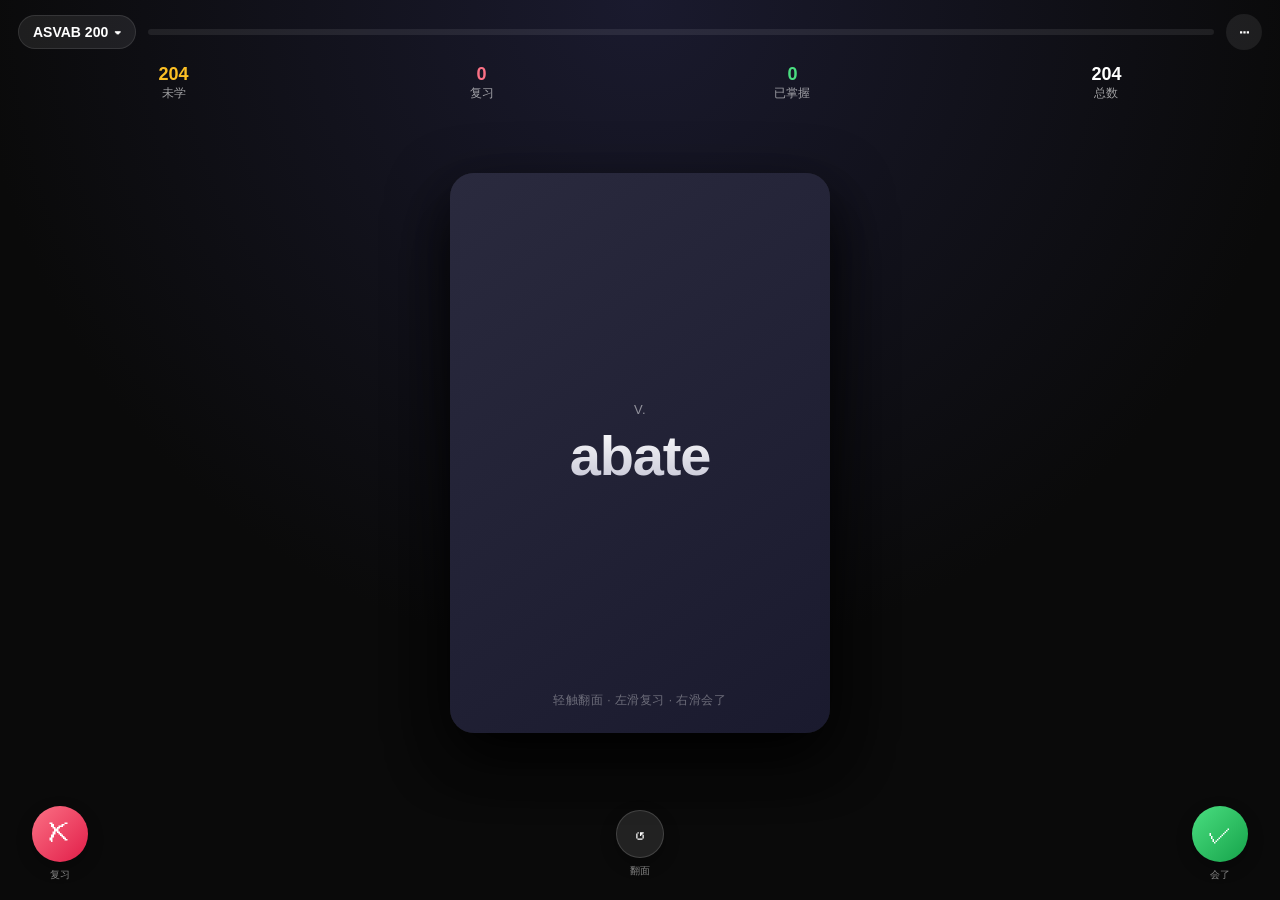
==== index.html @ 945b13e2 "Add files via upload add vocab app" ====
<!DOCTYPE html>
<html lang="zh-CN">
<head>
<meta charset="UTF-8">
<meta name="viewport" content="width=device-width, initial-scale=1.0, maximum-scale=1.0, user-scalable=no, viewport-fit=cover">
<meta name="apple-mobile-web-app-capable" content="yes">
<meta name="mobile-web-app-capable" content="yes">
<meta name="apple-mobile-web-app-status-bar-style" content="black-translucent">
<meta name="apple-mobile-web-app-title" content="VocabSwipe">
<meta name="theme-color" content="#0a0a0a">
<link rel="apple-touch-icon" href="data:image/svg+xml;utf8,<svg xmlns='http://www.w3.org/2000/svg' viewBox='0 0 180 180'><rect width='180' height='180' rx='40' fill='%23ff2e63'/><text x='90' y='118' font-size='100' text-anchor='middle' fill='white' font-family='-apple-system' font-weight='800'>V</text></svg>">
<link rel="icon" href="data:image/svg+xml;utf8,<svg xmlns='http://www.w3.org/2000/svg' viewBox='0 0 32 32'><rect width='32' height='32' rx='7' fill='%23ff2e63'/><text x='16' y='22' font-size='18' text-anchor='middle' fill='white' font-family='-apple-system' font-weight='800'>V</text></svg>">
<title>VocabSwipe · 单词卡</title>
<style>
* { box-sizing: border-box; margin: 0; padding: 0; -webkit-tap-highlight-color: transparent; }
html, body {
  height: 100%;
  font-family: -apple-system, BlinkMacSystemFont, "SF Pro Display", "PingFang SC", "Helvetica Neue", sans-serif;
  background: #0a0a0a;
  color: #fff;
  overflow: hidden;
  overscroll-behavior: none;
  touch-action: manipulation;
}
body {
  background: radial-gradient(circle at top, #1a1a2e 0%, #0a0a0a 60%);
  display: flex;
  flex-direction: column;
  position: fixed;
  inset: 0;
  padding: env(safe-area-inset-top) 0 env(safe-area-inset-bottom);
}

/* Header */
.header {
  padding: 14px 18px 8px;
  display: flex;
  align-items: center;
  gap: 12px;
  z-index: 10;
}
.cat-switch {
  background: rgba(255,255,255,0.08);
  border: 1px solid rgba(255,255,255,0.1);
  color: #fff;
  font-size: 14px;
  font-weight: 600;
  padding: 8px 14px;
  border-radius: 100px;
  display: flex;
  align-items: center;
  gap: 6px;
  cursor: pointer;
}
.cat-switch:active { transform: scale(0.96); }
.progress-wrap {
  flex: 1;
  height: 6px;
  background: rgba(255,255,255,0.08);
  border-radius: 100px;
  overflow: hidden;
}
.progress-bar {
  height: 100%;
  background: linear-gradient(90deg, #ff2e63, #ff8a3d);
  border-radius: 100px;
  transition: width 0.4s cubic-bezier(0.4, 0, 0.2, 1);
  width: 0%;
}
.menu-btn {
  width: 36px; height: 36px;
  background: rgba(255,255,255,0.08);
  border: none;
  border-radius: 50%;
  color: #fff;
  font-size: 18px;
  cursor: pointer;
  display: flex;
  align-items: center;
  justify-content: center;
}
.menu-btn:active { transform: scale(0.92); }

/* Stats */
.stats {
  display: flex;
  justify-content: space-around;
  padding: 6px 18px 12px;
  font-size: 12px;
  color: rgba(255,255,255,0.6);
}
.stat { text-align: center; }
.stat-num { font-size: 18px; font-weight: 700; color: #fff; display: block; }
.stat-mastered .stat-num { color: #4ade80; }
.stat-review .stat-num { color: #fb7185; }
.stat-new .stat-num { color: #fbbf24; }

/* Card stack */
.stack {
  flex: 1;
  position: relative;
  display: flex;
  align-items: center;
  justify-content: center;
  padding: 0 16px;
  perspective: 1200px;
}

.card {
  position: absolute;
  width: 100%;
  max-width: 380px;
  height: 100%;
  max-height: 560px;
  border-radius: 24px;
  box-shadow: 0 20px 60px rgba(0,0,0,0.6), 0 0 0 1px rgba(255,255,255,0.06) inset;
  cursor: grab;
  user-select: none;
  transform-style: preserve-3d;
  transition: transform 0.5s cubic-bezier(0.4, 0, 0.2, 1), opacity 0.3s;
  will-change: transform;
}
.card.dragging { transition: none; cursor: grabbing; }
.card.flipped .face-front { transform: rotateY(180deg); }
.card.flipped .face-back { transform: rotateY(360deg); }

.card-face {
  position: absolute;
  inset: 0;
  border-radius: 24px;
  backface-visibility: hidden;
  -webkit-backface-visibility: hidden;
  transition: transform 0.6s cubic-bezier(0.4, 0, 0.2, 1);
  transform-style: preserve-3d;
  display: flex;
  flex-direction: column;
  overflow: hidden;
}

/* Front */
.face-front {
  background: linear-gradient(145deg, #2a2a3e 0%, #1a1a2e 100%);
  align-items: center;
  justify-content: center;
  padding: 32px 24px;
  transform: rotateY(0deg);
}
.face-front .pos {
  font-size: 13px;
  color: rgba(255,255,255,0.5);
  font-weight: 500;
  margin-bottom: 8px;
  letter-spacing: 0.5px;
  text-transform: uppercase;
}
.face-front .word {
  font-size: clamp(38px, 9vw, 56px);
  font-weight: 800;
  letter-spacing: -0.02em;
  text-align: center;
  line-height: 1.1;
  margin-bottom: 18px;
  word-break: break-word;
  background: linear-gradient(180deg, #fff 0%, #c4c4d4 100%);
  -webkit-background-clip: text;
  -webkit-text-fill-color: transparent;
  background-clip: text;
}
.face-front .pron {
  font-size: 17px;
  color: rgba(255,255,255,0.55);
  font-style: italic;
}
.face-front .hint {
  position: absolute;
  bottom: 24px;
  font-size: 12px;
  color: rgba(255,255,255,0.35);
  letter-spacing: 0.5px;
}

/* Back */
.face-back {
  background: linear-gradient(145deg, #1a2e2a 0%, #0e1a18 100%);
  transform: rotateY(180deg);
  padding: 28px 26px;
  justify-content: flex-start;
  gap: 14px;
  overflow-y: auto;
  -webkit-overflow-scrolling: touch;
}
.back-word {
  font-size: 26px;
  font-weight: 700;
  color: #fff;
  margin-bottom: 2px;
}
.back-pron {
  font-size: 14px;
  color: rgba(255,255,255,0.45);
  font-style: italic;
  margin-bottom: 8px;
}
.back-section {
  border-top: 1px solid rgba(255,255,255,0.06);
  padding-top: 12px;
}
.back-label {
  font-size: 11px;
  font-weight: 700;
  letter-spacing: 1.5px;
  color: rgba(255,255,255,0.4);
  margin-bottom: 6px;
}
.back-zh {
  font-size: 22px;
  font-weight: 600;
  color: #4ade80;
  margin-bottom: 4px;
  line-height: 1.3;
}
.back-en {
  font-size: 16px;
  color: rgba(255,255,255,0.85);
  line-height: 1.4;
}
.back-example {
  font-size: 15px;
  color: rgba(255,255,255,0.7);
  line-height: 1.5;
  font-style: italic;
}
.back-syn {
  font-size: 14px;
  color: #fbbf24;
  line-height: 1.5;
  font-weight: 500;
}

/* Swipe indicators on card */
.swipe-indicator {
  position: absolute;
  top: 40px;
  font-size: 26px;
  font-weight: 800;
  padding: 10px 18px;
  border-radius: 12px;
  letter-spacing: 2px;
  opacity: 0;
  pointer-events: none;
  z-index: 5;
}
.swipe-indicator.left {
  right: 30px;
  color: #fb7185;
  border: 3px solid #fb7185;
  transform: rotate(15deg);
}
.swipe-indicator.right {
  left: 30px;
  color: #4ade80;
  border: 3px solid #4ade80;
  transform: rotate(-15deg);
}

/* Bottom action hints */
.actions {
  display: flex;
  justify-content: space-between;
  align-items: center;
  padding: 14px 32px 18px;
  gap: 16px;
}
.action-btn {
  width: 56px; height: 56px;
  border-radius: 50%;
  border: none;
  font-size: 24px;
  cursor: pointer;
  display: flex;
  align-items: center;
  justify-content: center;
  transition: transform 0.15s;
  box-shadow: 0 6px 16px rgba(0,0,0,0.3);
}
.action-btn:active { transform: scale(0.88); }
.action-review {
  background: linear-gradient(135deg, #fb7185, #e11d48);
  color: #fff;
}
.action-flip {
  width: 48px; height: 48px;
  background: rgba(255,255,255,0.1);
  border: 1px solid rgba(255,255,255,0.15);
  color: #fff;
  font-size: 20px;
}
.action-mastered {
  background: linear-gradient(135deg, #4ade80, #16a34a);
  color: #fff;
}
.action-label {
  font-size: 10px;
  color: rgba(255,255,255,0.5);
  text-align: center;
  margin-top: 4px;
  letter-spacing: 0.5px;
}
.action-col { display: flex; flex-direction: column; align-items: center; gap: 2px; }

/* Modal */
.modal-overlay {
  position: fixed;
  inset: 0;
  background: rgba(0,0,0,0.7);
  backdrop-filter: blur(12px);
  -webkit-backdrop-filter: blur(12px);
  z-index: 100;
  display: none;
  align-items: flex-end;
  justify-content: center;
}
.modal-overlay.show { display: flex; animation: fadein 0.2s; }
@keyframes fadein { from { opacity: 0; } to { opacity: 1; } }
.modal {
  background: #1c1c1e;
  width: 100%;
  max-width: 500px;
  border-radius: 24px 24px 0 0;
  padding: 22px 22px 32px;
  animation: slideup 0.3s cubic-bezier(0.4, 0, 0.2, 1);
}
@keyframes slideup { from { transform: translateY(100%); } to { transform: translateY(0); } }
.modal h2 {
  font-size: 18px;
  margin-bottom: 16px;
  text-align: center;
}
.modal-handle {
  width: 40px; height: 4px;
  background: rgba(255,255,255,0.2);
  border-radius: 2px;
  margin: 0 auto 16px;
}
.cat-item {
  background: rgba(255,255,255,0.06);
  border-radius: 14px;
  padding: 14px 16px;
  margin-bottom: 8px;
  display: flex;
  justify-content: space-between;
  align-items: center;
  cursor: pointer;
  border: 1px solid transparent;
}
.cat-item.active {
  border-color: #ff2e63;
  background: rgba(255, 46, 99, 0.1);
}
.cat-item:active { transform: scale(0.98); }
.cat-name { font-weight: 600; font-size: 15px; }
.cat-count { font-size: 12px; color: rgba(255,255,255,0.5); margin-top: 2px; }
.cat-meta { display: flex; flex-direction: column; }
.cat-progress {
  font-size: 12px;
  color: #4ade80;
  font-weight: 600;
}

.modal-btn {
  width: 100%;
  background: rgba(255,255,255,0.08);
  border: 1px solid rgba(255,255,255,0.1);
  color: #fff;
  font-size: 14px;
  font-weight: 600;
  padding: 14px;
  border-radius: 12px;
  margin-top: 8px;
  cursor: pointer;
}
.modal-btn.primary {
  background: linear-gradient(135deg, #ff2e63, #ff8a3d);
  border: none;
}
.modal-btn.danger {
  color: #fb7185;
}
.modal-btn:active { transform: scale(0.98); }

textarea {
  width: 100%;
  min-height: 140px;
  background: rgba(0,0,0,0.4);
  border: 1px solid rgba(255,255,255,0.1);
  border-radius: 12px;
  color: #fff;
  padding: 12px;
  font-family: ui-monospace, "SF Mono", Menlo, monospace;
  font-size: 12px;
  resize: vertical;
  margin-top: 8px;
}
input[type="text"] {
  width: 100%;
  background: rgba(0,0,0,0.4);
  border: 1px solid rgba(255,255,255,0.1);
  border-radius: 12px;
  color: #fff;
  padding: 12px 14px;
  font-size: 15px;
  margin-top: 8px;
}

.empty-state {
  text-align: center;
  padding: 48px 24px;
  color: rgba(255,255,255,0.6);
}
.empty-state .emoji { font-size: 56px; margin-bottom: 16px; }
.empty-state h3 { font-size: 20px; margin-bottom: 8px; color: #fff; }
.empty-state p { font-size: 14px; line-height: 1.5; }

.toast {
  position: fixed;
  bottom: 100px;
  left: 50%;
  transform: translateX(-50%);
  background: rgba(0,0,0,0.85);
  color: #fff;
  padding: 10px 18px;
  border-radius: 100px;
  font-size: 13px;
  font-weight: 500;
  opacity: 0;
  transition: opacity 0.3s;
  pointer-events: none;
  z-index: 200;
}
.toast.show { opacity: 1; }

.help-text {
  font-size: 12px;
  color: rgba(255,255,255,0.5);
  line-height: 1.5;
  margin: 8px 0;
}
</style>
</head>
<body>

<div class="header">
  <button class="cat-switch" id="catSwitch">
    <span id="catName">ASVAB</span>
    <span>▾</span>
  </button>
  <div class="progress-wrap"><div class="progress-bar" id="progressBar"></div></div>
  <button class="menu-btn" id="menuBtn">⋯</button>
</div>

<div class="stats">
  <div class="stat stat-new"><span class="stat-num" id="statNew">0</span>未学</div>
  <div class="stat stat-review"><span class="stat-num" id="statReview">0</span>复习</div>
  <div class="stat stat-mastered"><span class="stat-num" id="statMastered">0</span>已掌握</div>
  <div class="stat"><span class="stat-num" id="statTotal">0</span>总数</div>
</div>

<div class="stack" id="stack"></div>

<div class="actions">
  <div class="action-col">
    <button class="action-btn action-review" id="btnReview">✗</button>
    <div class="action-label">复习</div>
  </div>
  <div class="action-col">
    <button class="action-btn action-flip" id="btnFlip">↺</button>
    <div class="action-label">翻面</div>
  </div>
  <div class="action-col">
    <button class="action-btn action-mastered" id="btnMastered">✓</button>
    <div class="action-label">会了</div>
  </div>
</div>

<!-- Category Modal -->
<div class="modal-overlay" id="catModal">
  <div class="modal">
    <div class="modal-handle"></div>
    <h2>选择词库</h2>
    <div id="catList"></div>
    <button class="modal-btn primary" id="btnAddCat">+ 添加新词库 (GRE / SAT 等)</button>
    <button class="modal-btn" onclick="closeModal('catModal')">关闭</button>
  </div>
</div>

<!-- Menu Modal -->
<div class="modal-overlay" id="menuModal">
  <div class="modal">
    <div class="modal-handle"></div>
    <h2>设置</h2>
    <button class="modal-btn" id="btnShuffle">🔀 打乱顺序</button>
    <button class="modal-btn" id="btnResetCard">↶ 重新开始本词库</button>
    <button class="modal-btn" id="btnReviewOnly">🔄 只看"复习"标记词</button>
    <button class="modal-btn" id="btnAllCards">📚 看全部单词</button>
    <button class="modal-btn" id="btnExport">💾 导出进度备份</button>
    <button class="modal-btn" id="btnImport">📥 导入进度备份</button>
    <button class="modal-btn danger" id="btnResetAll">⚠️ 清空所有进度</button>
    <button class="modal-btn" onclick="closeModal('menuModal')">关闭</button>
  </div>
</div>

<!-- Add Category Modal -->
<div class="modal-overlay" id="addCatModal">
  <div class="modal">
    <div class="modal-handle"></div>
    <h2>添加自定义词库</h2>
    <p class="help-text">输入词库名称（例如 "GRE 核心 1000"），然后贴入 JSON 格式的单词数据。</p>
    <input type="text" id="newCatName" placeholder="词库名称">
    <p class="help-text" style="margin-top: 12px;">
JSON 格式示例（每个单词6个字段）：<br>
<code style="font-size:11px;color:#4ade80;">[["word","v.","中文","English def","example","synonyms"], ...]</code>
    </p>
    <textarea id="newCatData" placeholder='[["abate","v.","减弱","to lessen","The storm abated.","diminish"]]'></textarea>
    <button class="modal-btn primary" id="btnSaveCat">保存词库</button>
    <button class="modal-btn" onclick="closeModal('addCatModal')">取消</button>
  </div>
</div>

<div class="modal-overlay" id="importModal">
  <div class="modal">
    <div class="modal-handle"></div>
    <h2>导入/导出 进度</h2>
    <p class="help-text" id="importHelp">粘贴之前导出的备份 JSON：</p>
    <textarea id="importData" placeholder='{"progress":{...},"customCats":{...}}'></textarea>
    <button class="modal-btn primary" id="btnDoImport">导入</button>
    <button class="modal-btn" onclick="closeModal('importModal')">关闭</button>
  </div>
</div>

<div class="toast" id="toast"></div>

<script>
// =====================================================================
// ASVAB 200 高频核心词汇 (Word, POS, 中文, English Def, Example, Synonyms)
// =====================================================================
const ASVAB_200 = [
["abate","v.","减弱，减轻","to become less intense","The storm finally abated.","diminish, lessen, subside"],
["accord","n./v.","一致；协议","agreement; to give","They reached an accord.","agreement, harmony, pact"],
["admonish","v.","警告，告诫","to warn or reprimand","The teacher admonished him.","warn, reprimand, scold"],
["advocate","v./n.","提倡；倡导者","to support publicly","She advocates for reform.","support, champion, promote"],
["afflict","v.","折磨，使痛苦","to cause suffering","Afflicted with illness.","torment, plague, distress"],
["alleged","adj.","被指控的，所谓的","claimed but not proven","The alleged thief.","supposed, claimed, reputed"],
["ambiguous","adj.","模糊的，含糊的","having more than one meaning","His answer was ambiguous.","unclear, vague, equivocal"],
["amicable","adj.","友好的","friendly, peaceful","An amicable agreement.","friendly, cordial, harmonious"],
["antecedent","n.","前因，先例","something that came before","An antecedent of crime.","precursor, predecessor"],
["apprehensive","adj.","担忧的，焦虑的","anxious about the future","Apprehensive about the exam.","anxious, worried, uneasy"],
["apprise","v.","通知，告知","to inform","Apprise me of changes.","inform, notify, advise"],
["audacious","adj.","大胆的，无畏的","daring, bold","An audacious plan.","bold, daring, fearless"],
["austere","adj.","朴素的；严肃的","severe; plain","An austere room.","strict, severe, plain"],
["bibliophile","n.","爱书的人","a person who loves books","She is a bibliophile.","book lover, book collector"],
["brusque","adj.","粗鲁的，唐突的","abrupt or curt","A brusque reply.","blunt, curt, abrupt"],
["caucus","n.","党团会议","a meeting of party members","The Iowa caucus.","assembly, meeting"],
["cede","v.","割让，放弃","to give up; surrender","Cede territory.","surrender, yield, relinquish"],
["chagrined","adj.","懊恼的，沮丧的","feeling embarrassed","Chagrined by his mistake.","embarrassed, ashamed"],
["compel","v.","强迫","to force","Law compels us to pay.","force, oblige, coerce"],
["complacent","adj.","自满的","self-satisfied","Don't be complacent.","smug, self-satisfied"],
["comply","v.","遵守，服从","to act in accordance with","Comply with the law.","obey, follow, conform"],
["conceit","n.","自负，傲慢","excessive pride","His conceit annoys me.","pride, arrogance, vanity"],
["conceited","adj.","自负的","excessively proud","Too conceited to admit fault.","arrogant, vain, smug"],
["conscientious","adj.","认真负责的","careful and thorough","A conscientious worker.","diligent, thorough"],
["conspicuous","adj.","显眼的","easily seen","Her red dress was conspicuous.","obvious, noticeable, prominent"],
["corporeal","adj.","肉体的，物质的","relating to the body","No corporeal form.","physical, bodily, material"],
["coup","n.","政变；妙计","sudden seizure of power","A military coup.","takeover, overthrow, feat"],
["decorum","n.","礼仪，端庄","proper behavior","Behave with decorum.","propriety, etiquette"],
["defensive","adj.","防御的","intended to defend","A defensive position.","protective, guarded"],
["deference","n.","尊重，顺从","humble respect","Spoke with deference.","respect, regard, courtesy"],
["deferential","adj.","恭敬的","showing respect","A deferential manner.","respectful, polite"],
["deploy","v.","部署","to position strategically","Deploy troops.","position, station, dispatch"],
["diffidence","n.","羞怯，缺乏自信","shyness; lack of confidence","His diffidence is obvious.","shyness, timidity"],
["disapprobation","n.","不赞成，反对","strong disapproval","Met with disapprobation.","disapproval, condemnation"],
["discredit","v.","使丧失信誉","to damage reputation","Discredited the politician.","disgrace, defame"],
["efficacy","n.","功效，效力","ability to produce results","The drug's efficacy.","effectiveness, potency"],
["ellipsis","n.","省略号；省略","omission of words","Use an ellipsis.","omission, abbreviation"],
["ensconce","v.","安置，舒适地坐下","to settle comfortably","Ensconced in the chair.","settle, install"],
["equable","adj.","平和的；稳定的","calm, even-tempered","An equable temperament.","calm, even, placid"],
["evident","adj.","明显的","clearly seen","It was evident.","obvious, clear, apparent"],
["execrate","v.","痛恨，咒骂","to curse or hate","He execrated his enemies.","curse, denounce, detest"],
["explicate","v.","解释，阐明","to analyze and explain","Explicate the poem.","explain, clarify, interpret"],
["feign","v.","假装","to pretend","Feign illness.","pretend, fake, simulate"],
["fidelity","n.","忠诚","faithfulness; loyalty","Marriage requires fidelity.","loyalty, faithfulness"],
["fraught","adj.","充满（不愉快）的，紧张的","filled with (something bad)","Fraught with danger.","filled, full, charged"],
["gainsay","v.","否认，反驳","to deny or contradict","No one can gainsay it.","deny, contradict, dispute"],
["gouge","v.","挖出；敲竹杠","to scoop out; overcharge","Gouged the wall.","dig, scoop, excavate"],
["grudging","adj.","勉强的","unwilling; reluctant","Grudging approval.","reluctant, unwilling"],
["hardship","n.","困苦，艰难","severe difficulty","Endured great hardship.","difficulty, suffering, adversity"],
["impurity","n.","杂质；不纯洁","something that contaminates","Water impurities.","contamination, pollution"],
["inadvertently","adv.","无意中，不经意","without intention","Inadvertently deleted it.","accidentally, unintentionally"],
["inept","adj.","无能的，笨拙的","lacking skill","Inept at sports.","incompetent, clumsy"],
["infallible","adj.","绝对可靠的","never wrong","No one is infallible.","perfect, unerring, foolproof"],
["insinuate","v.","暗示，含沙射影","to suggest indirectly","Are you insinuating that?","imply, suggest, hint"],
["insurgent","n.","叛乱者","person rebelling","The insurgents attacked.","rebel, revolutionary"],
["intend","v.","打算","to plan to do","I intend to study.","plan, mean, aim"],
["intrepid","adj.","勇敢的，无畏的","fearless","An intrepid explorer.","fearless, brave, bold"],
["irate","adj.","愤怒的","very angry","The irate customer.","angry, furious, enraged"],
["lethargic","adj.","昏睡的，无精打采的","sluggish; lacking energy","The heat made me lethargic.","sluggish, sleepy, listless"],
["lucidity","n.","清晰，明了","clarity of thought","Explained with lucidity.","clarity, coherence"],
["malevolent","adj.","恶毒的，邪恶的","having evil intentions","A malevolent grin.","evil, hostile, malicious"],
["mar","v.","损坏，破坏","to damage or spoil","Graffiti marred the wall.","damage, spoil, ruin"],
["meticulous","adj.","一丝不苟的","very careful with details","Meticulous about work.","careful, thorough, precise"],
["minute","adj.","微小的 (非\"分钟\")","extremely small","Minute details matter.","tiny, small, microscopic"],
["neglected","adj.","被忽略的","not cared for","A neglected garden.","ignored, abandoned"],
["nexus","n.","联系，连接点","a connection","The internet is a nexus.","connection, link, hub"],
["nicety","n.","细节，精细之处","fine detail","Niceties of etiquette.","subtlety, detail, refinement"],
["pastoral","adj.","田园的，乡村的","relating to country life","A pastoral scene.","rural, rustic, bucolic"],
["pendulous","adj.","下垂的","hanging loosely","Pendulous ears.","hanging, drooping, dangling"],
["pivotal","adj.","关键的","of crucial importance","A pivotal moment.","crucial, critical, key"],
["placate","v.","安抚，平息","to calm or pacify","Placate the crowd.","calm, pacify, appease"],
["pork barrel","n.","政治分肥","government spending for political gain","Pure pork barrel bill.","patronage, favoritism"],
["pragmatic","adj.","务实的","practical; realistic","A pragmatic solution.","practical, realistic, sensible"],
["precept","n.","准则，戒律","a rule or principle","A moral precept.","principle, rule, doctrine"],
["privation","n.","贫困，匮乏","lack of basic needs","Suffered privation.","hardship, deprivation, poverty"],
["proscribe","v.","禁止","to forbid","Law proscribes smoking.","forbid, ban, prohibit"],
["punctually","adv.","准时地","on time","Arrived punctually.","promptly, on time"],
["pusillanimous","adj.","胆小的","cowardly","Pusillanimous behavior.","cowardly, timid, spineless"],
["refractory","adj.","倔强的","stubborn; resistant","A refractory child.","stubborn, obstinate, unruly"],
["reign","n./v.","统治，王朝","rule of a monarch","Queen's long reign.","rule, govern, dominate"],
["required","adj.","必需的","necessary","Math is required.","necessary, mandatory, essential"],
["scabbard","n.","剑鞘","sheath for a sword","Sword in scabbard.","sheath, holster"],
["stalwart","adj.","坚定的","loyal and reliable","A stalwart supporter.","loyal, steadfast, staunch"],
["stentorian","adj.","声音洪亮的","extremely loud","His stentorian voice.","loud, booming, thunderous"],
["stolid","adj.","麻木的","showing little emotion","Remained stolid.","impassive, unemotional, stoic"],
["subordinate","adj./n.","下级的","lower in rank","Manage subordinates.","inferior, junior, subservient"],
["succinct","adj.","简洁的","briefly expressed","A succinct answer.","concise, brief, terse"],
["superannuated","adj.","过时的","obsolete due to age","Superannuated machine.","outdated, obsolete, antiquated"],
["supersede","v.","取代","to replace","Supersedes the old rule.","replace, supplant, override"],
["surreptitious","adj.","偷偷的","done secretly","A surreptitious glance.","secret, stealthy, covert"],
["tenacious","adj.","顽强的","persistent","Tenacious in goals.","persistent, determined, dogged"],
["tractable","adj.","易管教的","easy to manage","A tractable horse.","manageable, docile, compliant"],
["treacherous","adj.","背信弃义的；危险的","betraying; dangerous","A treacherous path.","dangerous, perilous, disloyal"],
["upbraid","v.","严厉责备","to scold severely","Upbraided the team.","scold, reprimand, rebuke"],
["vain","adj.","徒劳的；自负的","useless; conceited","All in vain.","futile, useless, conceited"],
["venerate","v.","尊敬，崇敬","to regard with respect","Venerate our ancestors.","respect, revere, honor"],
["vicissitude","n.","变迁，盛衰","changes in life","Life's vicissitudes.","change, variation, fluctuation"],
["warble","v.","鸟鸣，颤声唱","to sing with trilling","Birds warbled at dawn.","sing, trill, chirp"],
["yeoman","n.","勤恳的工作者","loyal worker; small farmer","Yeoman work on project.","farmer, freeholder"],
["yield","v./n.","屈服；产量","to give in; produce","Trees yield fruit.","surrender, produce, submit"],
// --- Second 100 ---
["adamant","adj.","坚定的","refusing to be persuaded","Adamant about her decision.","unyielding, resolute, firm"],
["adept","adj.","熟练的","very skilled","Adept at chess.","skilled, expert, proficient"],
["adhere","v.","坚持；粘附","to stick; follow closely","Adhere to rules.","stick, follow, abide"],
["adjacent","adj.","邻近的","next to","Adjacent rooms.","next to, neighboring, abutting"],
["adroit","adj.","灵巧的","skillful","An adroit negotiator.","skillful, dexterous, deft"],
["adverse","adj.","不利的","unfavorable","Adverse weather.","unfavorable, hostile, negative"],
["adversary","n.","对手","opponent","A formidable adversary.","opponent, foe, rival"],
["affable","adj.","和蔼的","friendly, easy to talk to","An affable host.","friendly, genial, amiable"],
["affinity","n.","亲近，爱好","natural liking","An affinity for music.","liking, attraction, kinship"],
["affluent","adj.","富裕的","wealthy","An affluent neighborhood.","wealthy, rich, prosperous"],
["alacrity","n.","欣然，敏捷","cheerful willingness","Agreed with alacrity.","eagerness, readiness, willingness"],
["alleviate","v.","减轻","to relieve","Alleviate the pain.","relieve, ease, mitigate"],
["allocate","v.","分配","to distribute","Allocate funds.","distribute, assign, allot"],
["aloof","adj.","冷漠的","distant; reserved","Stood aloof.","distant, detached, reserved"],
["altruistic","adj.","利他的","selfless","Altruistic actions.","selfless, unselfish, charitable"],
["ambivalent","adj.","矛盾的","mixed feelings","Ambivalent about moving.","conflicted, undecided, torn"],
["ameliorate","v.","改善","to make better","Ameliorate conditions.","improve, better, enhance"],
["ample","adj.","充足的","plenty","Ample evidence.","plentiful, abundant, sufficient"],
["anomaly","n.","反常","irregularity","A statistical anomaly.","irregularity, deviation, oddity"],
["antagonize","v.","激怒","to provoke hostility","Don't antagonize him.","provoke, alienate, irritate"],
["apathy","n.","冷漠","indifference","Public apathy.","indifference, lethargy, disinterest"],
["apprehend","v.","逮捕；理解","to arrest; understand","Apprehend the suspect.","arrest, catch, understand"],
["arbitrary","adj.","任意的","random; without reason","An arbitrary choice.","random, capricious, whimsical"],
["arcane","adj.","神秘的","mysterious; known to few","Arcane knowledge.","mysterious, esoteric, obscure"],
["archaic","adj.","古老的","ancient; outdated","Archaic language.","ancient, antiquated, obsolete"],
["ardent","adj.","热情的","passionate","An ardent supporter.","passionate, fervent, zealous"],
["arduous","adj.","艰难的","very difficult","An arduous journey.","difficult, strenuous, laborious"],
["articulate","adj./v.","善表达的","well-spoken; to express","An articulate speaker.","eloquent, fluent, expressive"],
["assiduous","adj.","勤勉的","showing great care","An assiduous student.","diligent, industrious, hardworking"],
["assuage","v.","缓和","to soothe","Assuage their fears.","soothe, ease, alleviate"],
["astute","adj.","精明的","shrewd","An astute investor.","shrewd, sharp, perceptive"],
["augment","v.","增加","to increase","Augment income.","increase, boost, enhance"],
["auspicious","adj.","吉利的","favorable","An auspicious start.","favorable, promising, propitious"],
["avarice","n.","贪婪","greed","Driven by avarice.","greed, cupidity, rapacity"],
["avert","v.","避免；转移","to prevent; turn away","Avert disaster.","prevent, avoid, deflect"],
["avid","adj.","热衷的","enthusiastic","An avid reader.","enthusiastic, keen, eager"],
["belligerent","adj.","好斗的","hostile; warlike","A belligerent tone.","hostile, aggressive, combative"],
["benevolent","adj.","仁慈的","kind","A benevolent leader.","kind, charitable, generous"],
["benign","adj.","温和的；良性的","gentle; not harmful","A benign tumor.","kind, gentle, harmless"],
["berate","v.","严厉斥责","to scold harshly","Berated the team.","scold, reproach, upbraid"],
["blatant","adj.","公然的","obvious; shameless","A blatant lie.","obvious, flagrant, glaring"],
["bolster","v.","支持，增强","to support","Bolster confidence.","support, reinforce, strengthen"],
["brevity","n.","简短","shortness","The brevity of life.","shortness, conciseness, terseness"],
["buoyant","adj.","乐观的；浮的","cheerful; floating","A buoyant mood.","cheerful, optimistic, light"],
["cajole","v.","哄骗","to coax with flattery","Cajole him into agreeing.","coax, persuade, wheedle"],
["callous","adj.","无情的","insensitive","A callous remark.","insensitive, heartless, unfeeling"],
["candid","adj.","坦率的","honest, frank","A candid opinion.","honest, frank, straightforward"],
["candor","n.","坦率","honesty","Spoke with candor.","honesty, frankness, openness"],
["capricious","adj.","反复无常的","unpredictable","Capricious weather.","fickle, unpredictable, whimsical"],
["censure","v./n.","谴责","to criticize formally","Censure his actions.","criticize, condemn, reproach"],
["chastise","v.","责骂","to scold","Chastised for tardiness.","scold, rebuke, reprimand"],
["circumspect","adj.","谨慎的","cautious","Circumspect in decisions.","cautious, prudent, careful"],
["clandestine","adj.","秘密的","done in secret","Clandestine meetings.","secret, covert, surreptitious"],
["coerce","v.","强迫","to force","Coerced into signing.","force, compel, pressure"],
["coherent","adj.","连贯的","logical and consistent","A coherent argument.","logical, consistent, rational"],
["compatible","adj.","兼容的","able to work together","Compatible devices.","matching, suitable, harmonious"],
["concede","v.","承认","to admit","Concede defeat.","admit, acknowledge, yield"],
["concise","adj.","简洁的","brief and clear","A concise summary.","brief, succinct, terse"],
["condescend","v.","屈尊","to look down on","Condescended to speak.","patronize, deign, stoop"],
["condone","v.","宽恕","to overlook wrongdoing","Cannot condone violence.","excuse, overlook, forgive"],
["conjecture","n./v.","推测","guess based on incomplete info","Pure conjecture.","speculation, guess, surmise"],
["consensus","n.","共识","general agreement","Reached consensus.","agreement, accord, unanimity"],
["contemplate","v.","沉思，考虑","to think carefully","Contemplate the future.","consider, ponder, meditate"],
["contemptuous","adj.","轻蔑的","showing scorn","A contemptuous look.","scornful, disdainful, sneering"],
["contend","v.","争论；竞争","to argue; compete","Contend with rivals.","argue, compete, struggle"],
["contrite","adj.","悔过的","feeling sorrow","A contrite apology.","sorry, remorseful, repentant"],
["copious","adj.","丰富的","abundant","Copious notes.","abundant, plentiful, profuse"],
["corroborate","v.","证实","to confirm","Corroborate the story.","confirm, verify, substantiate"],
["covert","adj.","隐蔽的","hidden; secret","A covert operation.","hidden, secret, clandestine"],
["covet","v.","觊觎，渴望","to desire (another's)","Covet his position.","desire, crave, envy"],
["credulous","adj.","轻信的","easily deceived","Credulous tourists.","gullible, naive, trusting"],
["cryptic","adj.","隐晦的","mysterious","A cryptic message.","mysterious, enigmatic, obscure"],
["culpable","adj.","应受责备的","deserving blame","Culpable for the loss.","guilty, blameworthy, at fault"],
["cursory","adj.","草率的","hasty; superficial","A cursory glance.","quick, superficial, hasty"],
["curtail","v.","缩减","to reduce","Curtail spending.","reduce, cut back, shorten"],
["cynical","adj.","愤世嫉俗的","distrustful of motives","A cynical view.","skeptical, distrustful, pessimistic"],
["dauntless","adj.","无畏的","fearless","A dauntless hero.","fearless, intrepid, brave"],
["deride","v.","嘲笑","to mock","Derided his idea.","mock, ridicule, scorn"],
["detrimental","adj.","有害的","harmful","Detrimental to health.","harmful, damaging, injurious"],
["disparage","v.","贬低","to belittle","Disparage his work.","belittle, denigrate, criticize"],
["dubious","adj.","可疑的","doubtful","A dubious claim.","doubtful, suspicious, questionable"],
["ebullient","adj.","兴高采烈的","cheerful and energetic","Ebullient mood.","cheerful, enthusiastic, exuberant"],
["eccentric","adj.","古怪的","unconventional","An eccentric artist.","odd, unconventional, quirky"],
["elicit","v.","引出","to draw out","Elicit a response.","draw out, evoke, extract"],
["eloquent","adj.","雄辩的","fluent and persuasive","An eloquent speech.","articulate, expressive, persuasive"],
["emulate","v.","效仿","to imitate","Emulate his success.","imitate, copy, mimic"],
["enervate","v.","使衰弱","to weaken","Enervated by heat.","weaken, exhaust, drain"],
["enigma","n.","谜","mystery","Life is an enigma.","mystery, puzzle, riddle"],
["ephemeral","adj.","短暂的","lasting briefly","Ephemeral beauty.","short-lived, fleeting, transient"],
["erudite","adj.","博学的","scholarly","An erudite professor.","scholarly, learned, knowledgeable"],
["evade","v.","逃避","to avoid","Evade the question.","avoid, dodge, elude"],
["exalt","v.","赞美，提升","to praise highly","Exalt his virtues.","praise, glorify, elevate"],
["exemplary","adj.","模范的","worthy of imitation","Exemplary behavior.","model, ideal, outstanding"],
["expedite","v.","加快","to speed up","Expedite the process.","accelerate, hasten, speed up"],
["extol","v.","颂扬","to praise","Extol her achievements.","praise, laud, celebrate"],
["extraneous","adj.","无关的","irrelevant","Extraneous information.","irrelevant, unrelated, superfluous"],
["fastidious","adj.","挑剔的","very attentive to detail","Fastidious about cleaning.","meticulous, particular, picky"],
["fervent","adj.","热诚的","intensely passionate","A fervent believer.","passionate, ardent, zealous"],
["fickle","adj.","易变的","changing frequently","Fickle weather.","changeable, capricious, inconstant"],
["formidable","adj.","可怕的","inspiring fear","A formidable opponent.","intimidating, daunting, fearsome"],
["frugal","adj.","节俭的","economical","A frugal lifestyle.","thrifty, economical, sparing"],
["furtive","adj.","鬼鬼祟祟的","secret; stealthy","A furtive glance.","stealthy, sneaky, surreptitious"],
["garrulous","adj.","唠叨的","excessively talkative","A garrulous neighbor.","talkative, loquacious, chatty"],
["gregarious","adj.","合群的","sociable","A gregarious personality.","sociable, outgoing, social"]
];

// =====================================================================
// State Management
// =====================================================================
const DEFAULT_CATS = {
  asvab: { name: "ASVAB 200", words: ASVAB_200 }
};

let state = {
  currentCat: 'asvab',
  categories: DEFAULT_CATS,
  progress: {}, // { catId: { wordIdx: 'mastered'|'review'|'new' } }
  customCats: {}, // user-added categories
  queue: [], // current viewing queue (indices)
  queuePos: 0,
  filter: 'all' // 'all' | 'review'
};

const $ = id => document.getElementById(id);

// =====================================================================
// Storage (localStorage - 完全离线，存在手机浏览器本地)
// =====================================================================
const storage = {
  get(key) {
    try {
      const v = localStorage.getItem('vocabswipe_' + key);
      return v ? JSON.parse(v) : null;
    } catch(e) { return null; }
  },
  set(key, value) {
    try { localStorage.setItem('vocabswipe_' + key, JSON.stringify(value)); return true; }
    catch(e) { return false; }
  },
  remove(key) {
    try { localStorage.removeItem('vocabswipe_' + key); return true; }
    catch(e) { return false; }
  }
};

function loadState() {
  const p = storage.get('progress');
  if (p) state.progress = p;
  const c = storage.get('customCats');
  if (c) {
    state.customCats = c;
    Object.assign(state.categories, state.customCats);
  }
  const cur = storage.get('currentCat');
  if (cur && state.categories[cur]) state.currentCat = cur;
}

let saveTimer = null;
function saveState() {
  clearTimeout(saveTimer);
  saveTimer = setTimeout(() => {
    storage.set('progress', state.progress);
    storage.set('currentCat', state.currentCat);
  }, 300);
}

function saveCustomCats() {
  storage.set('customCats', state.customCats);
}

// =====================================================================
// Queue & Card Management
// =====================================================================
function getProgress(catId) {
  if (!state.progress[catId]) state.progress[catId] = {};
  return state.progress[catId];
}

function buildQueue() {
  const cat = state.categories[state.currentCat];
  if (!cat) return [];
  const prog = getProgress(state.currentCat);
  const words = cat.words;
  let queue = [];
  if (state.filter === 'review') {
    queue = words.map((_, i) => i).filter(i => prog[i] === 'review');
  } else {
    // Priority: new > review > mastered
    const newWords = words.map((_, i) => i).filter(i => !prog[i] || prog[i] === 'new');
    const reviewWords = words.map((_, i) => i).filter(i => prog[i] === 'review');
    queue = [...newWords, ...reviewWords];
  }
  state.queue = queue;
  state.queuePos = 0;
}

function getCurrentCardIdx() {
  if (state.queuePos >= state.queue.length) return null;
  return state.queue[state.queuePos];
}

function getCardAtOffset(offset) {
  const idx = state.queuePos + offset;
  if (idx >= state.queue.length) return null;
  return state.queue[idx];
}

// =====================================================================
// Render
// =====================================================================
function renderStats() {
  const cat = state.categories[state.currentCat];
  if (!cat) return;
  const prog = getProgress(state.currentCat);
  const total = cat.words.length;
  let mastered = 0, review = 0, neu = 0;
  cat.words.forEach((_, i) => {
    const s = prog[i];
    if (s === 'mastered') mastered++;
    else if (s === 'review') review++;
    else neu++;
  });
  $('statMastered').textContent = mastered;
  $('statReview').textContent = review;
  $('statNew').textContent = neu;
  $('statTotal').textContent = total;
  const pct = total ? Math.round((mastered / total) * 100) : 0;
  $('progressBar').style.width = pct + '%';
  $('catName').textContent = cat.name;
}

function cardHTML(wordData) {
  const [w, pos, zh, en, ex, syn] = wordData;
  return `
    <div class="card-face face-front">
      <div class="pos">${pos}</div>
      <div class="word">${w}</div>
      <div class="hint">轻触翻面 · 左滑复习 · 右滑会了</div>
      <div class="swipe-indicator left">复习</div>
      <div class="swipe-indicator right">会了</div>
    </div>
    <div class="card-face face-back">
      <div>
        <div class="back-word">${w}</div>
        <div class="back-pron">${pos}</div>
      </div>
      <div class="back-section">
        <div class="back-label">中文 释义</div>
        <div class="back-zh">${zh}</div>
        <div class="back-en">${en}</div>
      </div>
      <div class="back-section">
        <div class="back-label">例句 EXAMPLE</div>
        <div class="back-example">${ex}</div>
      </div>
      <div class="back-section">
        <div class="back-label">同义词 SYNONYMS (ASVAB考点)</div>
        <div class="back-syn">${syn}</div>
      </div>
    </div>
  `;
}

function renderStack() {
  const stack = $('stack');
  stack.innerHTML = '';
  const cat = state.categories[state.currentCat];

  if (!cat || state.queue.length === 0 || state.queuePos >= state.queue.length) {
    const allMastered = cat && Object.values(getProgress(state.currentCat)).filter(v => v === 'mastered').length === cat.words.length;
    stack.innerHTML = `
      <div class="empty-state">
        <div class="emoji">${allMastered ? '🎉' : '✨'}</div>
        <h3>${allMastered ? '全部掌握！' : '本轮完成'}</h3>
        <p>${allMastered ? '你已经完成这个词库的所有单词。试试 GRE/SAT 词库？' : '可以打乱重来，或者只复习标记词。'}</p>
      </div>
    `;
    renderStats();
    return;
  }

  // Render up to 3 cards stacked (current + 2 behind)
  for (let i = 2; i >= 0; i--) {
    const idx = getCardAtOffset(i);
    if (idx === null) continue;
    const wordData = cat.words[idx];
    const card = document.createElement('div');
    card.className = 'card';
    card.dataset.offset = i;
    card.dataset.idx = idx;
    if (i === 0) {
      card.style.zIndex = 10;
    } else {
      card.style.zIndex = 10 - i;
      card.style.transform = `translateY(${i * 8}px) scale(${1 - i * 0.04})`;
      card.style.opacity = 1 - i * 0.15;
    }
    card.innerHTML = cardHTML(wordData);
    stack.appendChild(card);
  }

  attachCardHandlers();
  renderStats();
}

// =====================================================================
// Gestures
// =====================================================================
function attachCardHandlers() {
  const card = document.querySelector('.card[data-offset="0"]');
  if (!card) return;

  let startX = 0, startY = 0, currentX = 0, currentY = 0;
  let dragging = false, moved = false;
  let startTime = 0;

  const onStart = (x, y) => {
    startX = x; startY = y;
    currentX = 0; currentY = 0;
    dragging = true; moved = false;
    startTime = Date.now();
    card.classList.add('dragging');
  };

  const onMove = (x, y) => {
    if (!dragging) return;
    currentX = x - startX;
    currentY = y - startY;
    if (Math.abs(currentX) > 8 || Math.abs(currentY) > 8) moved = true;
    const rotation = currentX * 0.08;
    card.style.transform = `translate(${currentX}px, ${currentY}px) rotate(${rotation}deg)`;
    // Show indicators
    const leftInd = card.querySelector('.swipe-indicator.left');
    const rightInd = card.querySelector('.swipe-indicator.right');
    if (leftInd && rightInd) {
      const absX = Math.abs(currentX);
      const opacity = Math.min(absX / 80, 1);
      if (currentX < -10) {
        leftInd.style.opacity = opacity;
        rightInd.style.opacity = 0;
      } else if (currentX > 10) {
        rightInd.style.opacity = opacity;
        leftInd.style.opacity = 0;
      } else {
        leftInd.style.opacity = 0;
        rightInd.style.opacity = 0;
      }
    }
  };

  const onEnd = () => {
    if (!dragging) return;
    dragging = false;
    card.classList.remove('dragging');
    const threshold = 100;
    const elapsed = Date.now() - startTime;
    if (!moved && elapsed < 300) {
      // It's a tap - flip the card
      card.classList.toggle('flipped');
      vibrate(8);
      return;
    }
    if (currentX < -threshold) {
      swipeOut(card, 'left');
    } else if (currentX > threshold) {
      swipeOut(card, 'right');
    } else {
      // Snap back
      card.style.transform = '';
      const leftInd = card.querySelector('.swipe-indicator.left');
      const rightInd = card.querySelector('.swipe-indicator.right');
      if (leftInd) leftInd.style.opacity = 0;
      if (rightInd) rightInd.style.opacity = 0;
    }
  };

  // Touch
  card.addEventListener('touchstart', e => {
    const t = e.touches[0];
    onStart(t.clientX, t.clientY);
  }, { passive: true });
  card.addEventListener('touchmove', e => {
    const t = e.touches[0];
    onMove(t.clientX, t.clientY);
  }, { passive: true });
  card.addEventListener('touchend', onEnd);
  card.addEventListener('touchcancel', onEnd);

  // Mouse
  card.addEventListener('mousedown', e => {
    onStart(e.clientX, e.clientY);
    e.preventDefault();
  });
  const mouseMove = e => onMove(e.clientX, e.clientY);
  const mouseUp = () => {
    onEnd();
    document.removeEventListener('mousemove', mouseMove);
    document.removeEventListener('mouseup', mouseUp);
  };
  card.addEventListener('mousedown', () => {
    document.addEventListener('mousemove', mouseMove);
    document.addEventListener('mouseup', mouseUp);
  });
}

function swipeOut(card, direction) {
  const idx = parseInt(card.dataset.idx);
  const targetX = direction === 'right' ? window.innerWidth + 200 : -window.innerWidth - 200;
  const rotation = direction === 'right' ? 30 : -30;
  card.style.transform = `translate(${targetX}px, 0) rotate(${rotation}deg)`;
  card.style.opacity = 0;
  vibrate(direction === 'right' ? 15 : 25);

  // Mark progress
  const prog = getProgress(state.currentCat);
  prog[idx] = direction === 'right' ? 'mastered' : 'review';
  saveState();

  // Show toast
  toast(direction === 'right' ? '✓ 已掌握' : '↻ 加入复习');

  setTimeout(() => {
    state.queuePos++;
    renderStack();
  }, 350);
}

function vibrate(ms) {
  if (navigator.vibrate) try { navigator.vibrate(ms); } catch(e) {}
}

function programmaticSwipe(direction) {
  const card = document.querySelector('.card[data-offset="0"]');
  if (!card) return;
  swipeOut(card, direction);
}

function flipCurrent() {
  const card = document.querySelector('.card[data-offset="0"]');
  if (!card) return;
  card.classList.toggle('flipped');
  vibrate(8);
}

// =====================================================================
// Toast
// =====================================================================
let toastTimer = null;
function toast(msg) {
  const t = $('toast');
  t.textContent = msg;
  t.classList.add('show');
  clearTimeout(toastTimer);
  toastTimer = setTimeout(() => t.classList.remove('show'), 1500);
}

// =====================================================================
// Modal & UI Wiring
// =====================================================================
function openModal(id) { $(id).classList.add('show'); }
function closeModal(id) { $(id).classList.remove('show'); }

function renderCatList() {
  const list = $('catList');
  list.innerHTML = '';
  Object.entries(state.categories).forEach(([id, cat]) => {
    const prog = getProgress(id);
    const mastered = Object.values(prog).filter(v => v === 'mastered').length;
    const total = cat.words.length;
    const pct = total ? Math.round((mastered / total) * 100) : 0;
    const item = document.createElement('div');
    item.className = 'cat-item' + (id === state.currentCat ? ' active' : '');
    item.innerHTML = `
      <div class="cat-meta">
        <div class="cat-name">${cat.name}</div>
        <div class="cat-count">${total} 词 · 已掌握 ${mastered}</div>
      </div>
      <div class="cat-progress">${pct}%</div>
    `;
    item.onclick = () => {
      state.currentCat = id;
      state.filter = 'all';
      buildQueue();
      renderStack();
      saveState();
      closeModal('catModal');
    };
    list.appendChild(item);
  });
}

// Buttons
$('btnReview').onclick = () => programmaticSwipe('left');
$('btnMastered').onclick = () => programmaticSwipe('right');
$('btnFlip').onclick = flipCurrent;

$('catSwitch').onclick = () => { renderCatList(); openModal('catModal'); };
$('menuBtn').onclick = () => openModal('menuModal');

$('btnAddCat').onclick = () => { closeModal('catModal'); openModal('addCatModal'); };

$('btnSaveCat').onclick = () => {
  const name = $('newCatName').value.trim();
  const dataStr = $('newCatData').value.trim();
  if (!name) { toast('请输入词库名'); return; }
  if (!dataStr) { toast('请输入单词数据'); return; }
  try {
    const data = JSON.parse(dataStr);
    if (!Array.isArray(data) || data.length === 0) throw new Error('数据格式错误');
    // Validate each entry
    for (const entry of data) {
      if (!Array.isArray(entry) || entry.length < 3) throw new Error('每个单词至少需要 [词, 词性, 中文] 3个字段');
    }
    // Pad missing fields
    const padded = data.map(e => [
      e[0] || '', e[1] || '', e[2] || '', e[3] || '', e[4] || '', e[5] || ''
    ]);
    const id = 'custom_' + Date.now();
    state.customCats[id] = { name, words: padded };
    state.categories[id] = state.customCats[id];
    saveCustomCats();
    $('newCatName').value = '';
    $('newCatData').value = '';
    closeModal('addCatModal');
    toast(`✓ 已添加 ${padded.length} 词`);
    state.currentCat = id;
    state.filter = 'all';
    buildQueue();
    renderStack();
    saveState();
  } catch(e) {
    toast('JSON 格式错误: ' + e.message);
  }
};

$('btnShuffle').onclick = () => {
  for (let i = state.queue.length - 1; i > state.queuePos; i--) {
    const j = state.queuePos + Math.floor(Math.random() * (i - state.queuePos + 1));
    [state.queue[i], state.queue[j]] = [state.queue[j], state.queue[i]];
  }
  renderStack();
  closeModal('menuModal');
  toast('🔀 已打乱');
};

$('btnResetCard').onclick = () => {
  if (!confirm('重新开始本词库？所有进度将清空。')) return;
  state.progress[state.currentCat] = {};
  state.filter = 'all';
  buildQueue();
  renderStack();
  saveState();
  closeModal('menuModal');
  toast('已重置');
};

$('btnReviewOnly').onclick = () => {
  state.filter = 'review';
  buildQueue();
  renderStack();
  closeModal('menuModal');
  toast('🔄 只看复习');
};

$('btnAllCards').onclick = () => {
  state.filter = 'all';
  buildQueue();
  renderStack();
  closeModal('menuModal');
  toast('📚 全部单词');
};

$('btnResetAll').onclick = () => {
  if (!confirm('清空所有词库的所有进度？此操作不可撤销。')) return;
  state.progress = {};
  storage.remove('progress');
  buildQueue();
  renderStack();
  closeModal('menuModal');
  toast('已清空所有进度');
};

$('btnExport').onclick = () => {
  const backup = {
    progress: state.progress,
    customCats: state.customCats,
    exportedAt: new Date().toISOString()
  };
  const json = JSON.stringify(backup, null, 2);
  $('importData').value = json;
  $('importHelp').textContent = '👇 这是你的备份数据 — 长按全选复制保存（换手机时粘贴回来即可）：';
  closeModal('menuModal');
  openModal('importModal');
};

$('btnImport').onclick = () => {
  $('importData').value = '';
  $('importHelp').textContent = '粘贴之前导出的备份 JSON：';
  closeModal('menuModal');
  openModal('importModal');
};

$('btnDoImport').onclick = () => {
  const dataStr = $('importData').value.trim();
  if (!dataStr) { toast('请先粘贴数据'); return; }
  try {
    const data = JSON.parse(dataStr);
    if (data.progress) state.progress = data.progress;
    if (data.customCats) {
      state.customCats = data.customCats;
      Object.assign(state.categories, state.customCats);
      saveCustomCats();
    }
    saveState();
    buildQueue();
    renderStack();
    closeModal('importModal');
    toast('✓ 已导入');
  } catch(e) {
    toast('JSON 格式错误');
  }
};

// Keyboard for desktop testing
document.addEventListener('keydown', e => {
  if (document.querySelector('.modal-overlay.show')) return;
  if (e.key === 'ArrowLeft') programmaticSwipe('left');
  else if (e.key === 'ArrowRight') programmaticSwipe('right');
  else if (e.key === ' ' || e.key === 'ArrowUp' || e.key === 'ArrowDown') {
    e.preventDefault();
    flipCurrent();
  }
});

// Close modal on overlay click
document.querySelectorAll('.modal-overlay').forEach(m => {
  m.addEventListener('click', e => {
    if (e.target === m) m.classList.remove('show');
  });
});

// =====================================================================
// Init
// =====================================================================
(function init() {
  loadState();
  buildQueue();
  renderStack();
})();
</script>
</body>
</html>
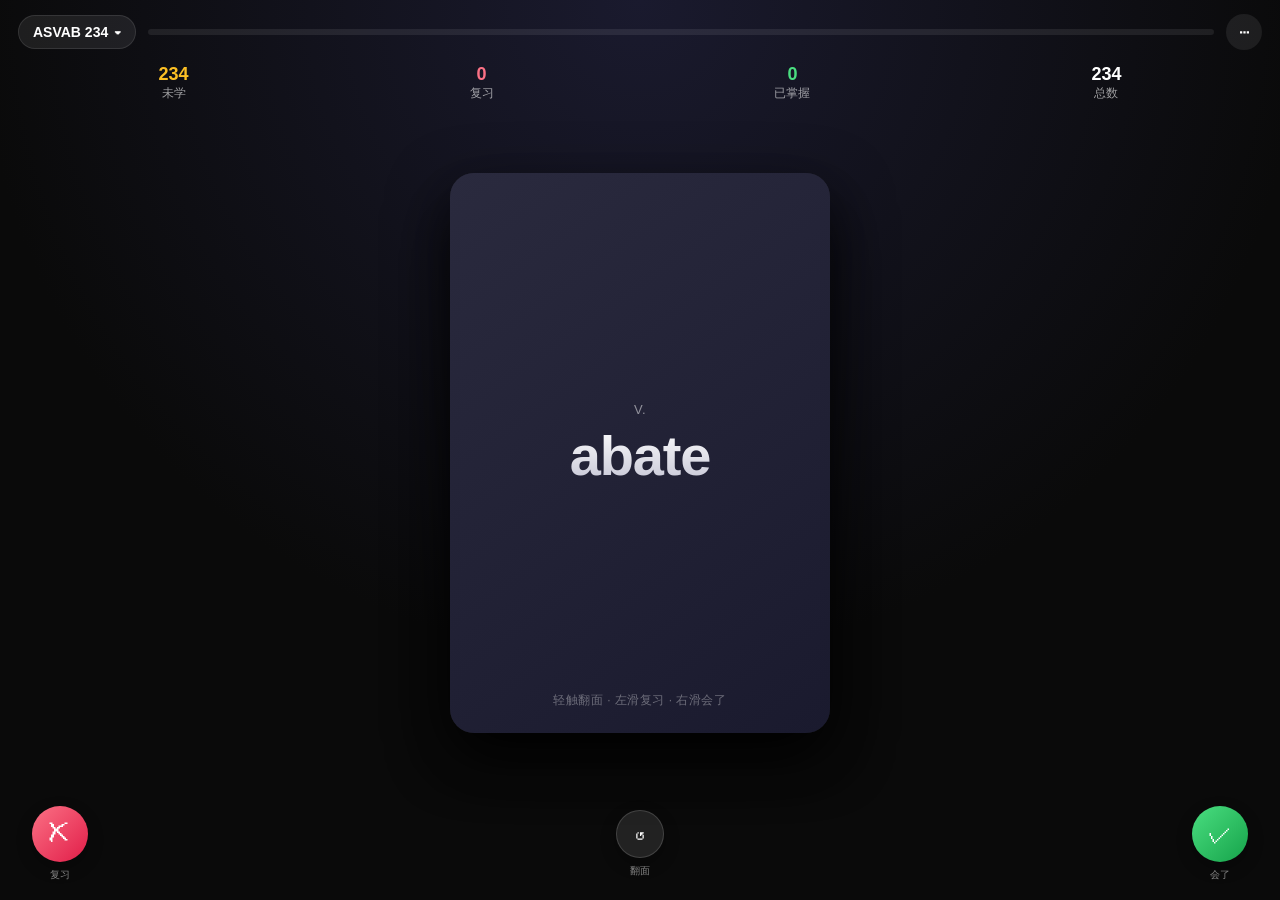
==== commit e90668f7: "Add files via upload" ====
--- a/index.html
+++ b/index.html
@@ -445,6 +445,83 @@
   line-height: 1.5;
   margin: 8px 0;
 }
+
+/* Word list modal styles */
+.stat[id] { cursor: pointer; }
+.stat[id]:active { transform: scale(0.92); opacity: 0.7; }
+
+.wl-search {
+  width: 100%;
+  background: rgba(0,0,0,0.4);
+  border: 1px solid rgba(255,255,255,0.1);
+  border-radius: 12px;
+  color: #fff;
+  padding: 10px 14px;
+  font-size: 14px;
+  margin-bottom: 12px;
+}
+.wl-filters { display: flex; gap: 8px; margin-bottom: 12px; flex-wrap: wrap; }
+.wl-pill {
+  background: rgba(255,255,255,0.06);
+  border: 1px solid rgba(255,255,255,0.1);
+  color: rgba(255,255,255,0.7);
+  padding: 6px 12px;
+  border-radius: 100px;
+  font-size: 12px;
+  font-weight: 600;
+  cursor: pointer;
+}
+.wl-pill.active { background: rgba(255,46,99,0.2); border-color: #ff2e63; color: #fff; }
+.wl-count { text-align: center; font-size: 12px; color: rgba(255,255,255,0.4); margin-bottom: 8px; }
+.wl-list { max-height: 60vh; overflow-y: auto; -webkit-overflow-scrolling: touch; }
+.wl-item {
+  background: rgba(255,255,255,0.04);
+  border: 1px solid rgba(255,255,255,0.06);
+  border-radius: 12px;
+  padding: 12px 14px;
+  margin-bottom: 6px;
+  cursor: pointer;
+}
+.wl-item:active { transform: scale(0.99); }
+.wl-row { display: flex; align-items: center; gap: 10px; flex-wrap: wrap; }
+.wl-word { font-size: 16px; font-weight: 700; color: #fff; }
+.wl-pos { font-size: 11px; color: rgba(255,255,255,0.4); text-transform: uppercase; }
+.wl-zh { font-size: 14px; color: #4ade80; margin-left: auto; }
+.wl-badge { font-size: 10px; padding: 2px 8px; border-radius: 100px; font-weight: 600; }
+.wl-badge.mastered { background: rgba(74,222,128,0.15); color: #4ade80; }
+.wl-badge.review { background: rgba(251,113,133,0.15); color: #fb7185; }
+.wl-badge.new { background: rgba(251,191,36,0.15); color: #fbbf24; }
+.wl-detail {
+  display: none;
+  margin-top: 10px;
+  padding-top: 10px;
+  border-top: 1px solid rgba(255,255,255,0.06);
+  font-size: 13px;
+  line-height: 1.5;
+}
+.wl-item.expanded .wl-detail { display: block; }
+.wl-detail-row { margin-bottom: 6px; }
+.wl-detail-label { color: rgba(255,255,255,0.4); font-size: 10px; font-weight: 700; letter-spacing: 1px; display: block; margin-bottom: 2px; }
+.wl-detail-en { color: rgba(255,255,255,0.85); }
+.wl-detail-ex { color: rgba(255,255,255,0.6); font-style: italic; }
+.wl-detail-syn { color: #fbbf24; font-weight: 500; }
+.wl-actions { display: flex; gap: 8px; margin-top: 10px; }
+.wl-action {
+  flex: 1;
+  background: rgba(255,255,255,0.08);
+  border: 1px solid rgba(255,255,255,0.1);
+  color: #fff;
+  font-size: 12px;
+  font-weight: 600;
+  padding: 8px;
+  border-radius: 8px;
+  cursor: pointer;
+}
+.wl-action.to-review { background: rgba(251,113,133,0.15); border-color: rgba(251,113,133,0.3); color: #fb7185; }
+.wl-action.to-mastered { background: rgba(74,222,128,0.15); border-color: rgba(74,222,128,0.3); color: #4ade80; }
+.wl-action.to-new { background: rgba(251,191,36,0.15); border-color: rgba(251,191,36,0.3); color: #fbbf24; }
+.wl-action:active { transform: scale(0.96); }
+.wl-empty { text-align: center; padding: 40px 16px; color: rgba(255,255,255,0.4); font-size: 14px; }
 </style>
 </head>
 <body>
@@ -459,9 +536,9 @@
 </div>
 
 <div class="stats">
-  <div class="stat stat-new"><span class="stat-num" id="statNew">0</span>未学</div>
-  <div class="stat stat-review"><span class="stat-num" id="statReview">0</span>复习</div>
-  <div class="stat stat-mastered"><span class="stat-num" id="statMastered">0</span>已掌握</div>
+  <div class="stat stat-new" id="statColNew"><span class="stat-num" id="statNew">0</span>未学</div>
+  <div class="stat stat-review" id="statColReview"><span class="stat-num" id="statReview">0</span>复习</div>
+  <div class="stat stat-mastered" id="statColMastered"><span class="stat-num" id="statMastered">0</span>已掌握</div>
   <div class="stat"><span class="stat-num" id="statTotal">0</span>总数</div>
 </div>
 
@@ -534,6 +611,23 @@
     <textarea id="importData" placeholder='{"progress":{...},"customCats":{...}}'></textarea>
     <button class="modal-btn primary" id="btnDoImport">导入</button>
     <button class="modal-btn" onclick="closeModal('importModal')">关闭</button>
+  </div>
+</div>
+
+<div class="modal-overlay" id="wordListModal">
+  <div class="modal">
+    <div class="modal-handle"></div>
+    <h2 id="wlTitle">所有单词</h2>
+    <input type="text" class="wl-search" id="wlSearch" placeholder="🔍 搜索单词或中文...">
+    <div class="wl-filters">
+      <div class="wl-pill" data-filter="all">全部</div>
+      <div class="wl-pill" data-filter="new">未学</div>
+      <div class="wl-pill" data-filter="review">复习</div>
+      <div class="wl-pill" data-filter="mastered">已掌握</div>
+    </div>
+    <div class="wl-count" id="wlCount"></div>
+    <div class="wl-list" id="wlList"></div>
+    <button class="modal-btn" onclick="closeModal('wordListModal')">关闭</button>
   </div>
 </div>
 
@@ -748,14 +842,45 @@
 ["frugal","adj.","节俭的","economical","A frugal lifestyle.","thrifty, economical, sparing"],
 ["furtive","adj.","鬼鬼祟祟的","secret; stealthy","A furtive glance.","stealthy, sneaky, surreptitious"],
 ["garrulous","adj.","唠叨的","excessively talkative","A garrulous neighbor.","talkative, loquacious, chatty"],
-["gregarious","adj.","合群的","sociable","A gregarious personality.","sociable, outgoing, social"]
+["gregarious","adj.","合群的","sociable","A gregarious personality.","sociable, outgoing, social"],
+// --- Tone Words 语气词 (PC题专用，含倾向标记) ---
+["affectionate","adj.","充满爱意的 (积极)","showing love","An affectionate hug.","loving, fond, warm, tender"],
+["fond","adj.","喜爱的 (积极)","having affection","Fond of his students.","affectionate, loving, devoted"],
+["sentimental","adj.","多愁善感的 (积极)","emotionally tender","Sentimental memories.","emotional, tender, nostalgic"],
+["comical","adj.","滑稽的 (积极)","amusing","A comical scene.","funny, amusing, humorous"],
+["amusing","adj.","有趣的 (积极)","entertaining","An amusing story.","entertaining, funny, diverting"],
+["witty","adj.","机智的 (积极)","cleverly funny","A witty remark.","clever, sharp, humorous"],
+["tranquil","adj.","宁静的 (积极)","calm","A tranquil lake.","calm, peaceful, serene"],
+["serene","adj.","安详的 (积极)","calm, peaceful","A serene smile.","calm, peaceful, placid"],
+["reverent","adj.","虔诚恭敬的 (积极)","showing deep respect","A reverent silence.","respectful, devout, awestruck"],
+["courteous","adj.","有礼貌的 (积极)","polite","A courteous reply.","polite, civil, gracious"],
+["stirred up","phrase","激动的 (积极)","excited, roused","Stirred up by the news.","excited, roused, energized"],
+["jubilation","n.","欢腾 (积极)","great joy","Cries of jubilation.","joy, elation, exultation"],
+["gloomy","adj.","阴郁的 (消极)","sad, dark","A gloomy mood.","sad, dismal, dreary"],
+["solemn","adj.","严肃的 (消极)","serious, grave","A solemn ceremony.","serious, grave, dignified"],
+["dismayed","adj.","沮丧惊愕的 (消极)","shocked and upset","Dismayed by the news.","shocked, alarmed, distressed"],
+["wary","adj.","警惕的 (消极)","cautious, suspicious","Wary of strangers.","cautious, careful, vigilant"],
+["malicious","adj.","恶意的 (消极)","spiteful","Malicious gossip.","spiteful, vicious, malevolent"],
+["resentful","adj.","怨恨的 (消极)","bitter, indignant","A resentful tone.","bitter, indignant, aggrieved"],
+["insensitive","adj.","不敏感的 (消极)","showing no awareness","An insensitive remark.","callous, unfeeling, tactless"],
+["cynical","adj.","愤世嫉俗的 (消极)","distrustful","A cynical view.","skeptical, distrustful, pessimistic"],
+["scolding","adj.","责骂的 (消极)","reproachful","A scolding tone.","reprimanding, chiding, rebuking"],
+["reprimanding","adj.","训斥的 (消极)","rebuking sharply","A reprimanding voice.","scolding, censuring, rebuking"],
+["admonishing","adj.","告诫的 (消极)","warning, reproving","An admonishing finger.","warning, cautioning, reproving"],
+["irreverent","adj.","不敬的 (消极)","lacking respect","An irreverent joke.","disrespectful, mocking, flippant"],
+["vindictive","adj.","报复心强的 (消极)","seeking revenge","A vindictive remark.","vengeful, spiteful, retaliatory"],
+["spiteful","adj.","怀恨的 (消极)","malicious","A spiteful comment.","malicious, vindictive, malevolent"],
+["tragic","adj.","悲剧的 (消极)","sad, catastrophic","A tragic ending.","sad, sorrowful, catastrophic"],
+["mournful","adj.","悲伤的 (消极)","expressing grief","A mournful song.","sorrowful, sad, melancholy"],
+["dreading","v./adj.","畏惧的 (消极)","fearing greatly","Dreading the meeting.","fearing, anticipating with anxiety"],
+["remorseful","adj.","悔恨的 (消极)","feeling regret","A remorseful apology.","regretful, contrite, repentant"]
 ];
 
 // =====================================================================
 // State Management
 // =====================================================================
 const DEFAULT_CATS = {
-  asvab: { name: "ASVAB 200", words: ASVAB_200 }
+  asvab: { name: "ASVAB 234", words: ASVAB_200 }
 };
 
 let state = {
@@ -1135,6 +1260,135 @@
     list.appendChild(item);
   });
 }
+
+// =====================================================================
+// Word List View (查看已学单词)
+// =====================================================================
+let wlState = { filter: 'mastered', search: '' };
+
+function openWordList(filter) {
+  wlState.filter = filter || 'all';
+  wlState.search = '';
+  $('wlSearch').value = '';
+  document.querySelectorAll('.wl-pill').forEach(p => {
+    p.classList.toggle('active', p.dataset.filter === wlState.filter);
+  });
+  renderWordList();
+  openModal('wordListModal');
+}
+
+function renderWordList() {
+  const cat = state.categories[state.currentCat];
+  if (!cat) return;
+  const prog = getProgress(state.currentCat);
+  const list = $('wlList');
+  const q = wlState.search.toLowerCase().trim();
+
+  const titles = { all: '所有单词', new: '未学单词', review: '复习单词', mastered: '已掌握单词' };
+  $('wlTitle').textContent = titles[wlState.filter] || '单词列表';
+
+  const items = cat.words.map((w, i) => ({ idx: i, data: w, status: prog[i] || 'new' }))
+    .filter(it => {
+      if (wlState.filter !== 'all' && it.status !== wlState.filter) return false;
+      if (q) {
+        const [word, , zh] = it.data;
+        if (!word.toLowerCase().includes(q) && !zh.includes(q)) return false;
+      }
+      return true;
+    });
+
+  $('wlCount').textContent = `共 ${items.length} 个单词`;
+
+  if (items.length === 0) {
+    list.innerHTML = '<div class="wl-empty">没有符合条件的单词</div>';
+    return;
+  }
+
+  list.innerHTML = items.map(it => {
+    const [word, pos, zh, en, ex, syn] = it.data;
+    const badgeText = { mastered: '已掌握', review: '复习', new: '未学' }[it.status];
+    return `
+      <div class="wl-item" data-idx="${it.idx}" data-status="${it.status}">
+        <div class="wl-row">
+          <span class="wl-word">${word}</span>
+          <span class="wl-pos">${pos}</span>
+          <span class="wl-badge ${it.status}">${badgeText}</span>
+          <span class="wl-zh">${zh}</span>
+        </div>
+        <div class="wl-detail">
+          <div class="wl-detail-row">
+            <span class="wl-detail-label">English</span>
+            <span class="wl-detail-en">${en}</span>
+          </div>
+          <div class="wl-detail-row">
+            <span class="wl-detail-label">Example</span>
+            <span class="wl-detail-ex">${ex}</span>
+          </div>
+          <div class="wl-detail-row">
+            <span class="wl-detail-label">Synonyms</span>
+            <span class="wl-detail-syn">${syn}</span>
+          </div>
+          <div class="wl-actions">
+            ${it.status !== 'review' ? `<button class="wl-action to-review" data-action="review" data-idx="${it.idx}">↻ 放回复习</button>` : ''}
+            ${it.status !== 'mastered' ? `<button class="wl-action to-mastered" data-action="mastered" data-idx="${it.idx}">✓ 标记掌握</button>` : ''}
+            ${it.status !== 'new' ? `<button class="wl-action to-new" data-action="new" data-idx="${it.idx}">⟲ 重置未学</button>` : ''}
+          </div>
+        </div>
+      </div>
+    `;
+  }).join('');
+
+  // Tap to expand
+  list.querySelectorAll('.wl-item').forEach(item => {
+    item.addEventListener('click', e => {
+      if (e.target.classList.contains('wl-action')) return;
+      item.classList.toggle('expanded');
+    });
+  });
+  // Action buttons
+  list.querySelectorAll('.wl-action').forEach(btn => {
+    btn.addEventListener('click', e => {
+      e.stopPropagation();
+      const idx = parseInt(btn.dataset.idx);
+      const newStatus = btn.dataset.action;
+      moveWordStatus(idx, newStatus);
+    });
+  });
+}
+
+function moveWordStatus(idx, newStatus) {
+  const prog = getProgress(state.currentCat);
+  if (newStatus === 'new') delete prog[idx];
+  else prog[idx] = newStatus;
+  saveState();
+  buildQueue();
+  renderStack();
+  renderWordList();
+  const msg = { mastered: '✓ 已掌握', review: '↻ 放回复习', new: '⟲ 重置' }[newStatus];
+  toast(msg);
+  vibrate(10);
+}
+
+// Stat column click handlers
+$('statColNew').onclick = () => openWordList('new');
+$('statColReview').onclick = () => openWordList('review');
+$('statColMastered').onclick = () => openWordList('mastered');
+
+// Filter pills inside word list modal
+document.querySelectorAll('.wl-pill').forEach(pill => {
+  pill.addEventListener('click', () => {
+    wlState.filter = pill.dataset.filter;
+    document.querySelectorAll('.wl-pill').forEach(p => p.classList.remove('active'));
+    pill.classList.add('active');
+    renderWordList();
+  });
+});
+
+// Search input
+$('wlSearch').addEventListener('input', e => {
+  wlState.search = e.target.value;
+  renderWordList();
+});
 
 // Buttons
 $('btnReview').onclick = () => programmaticSwipe('left');
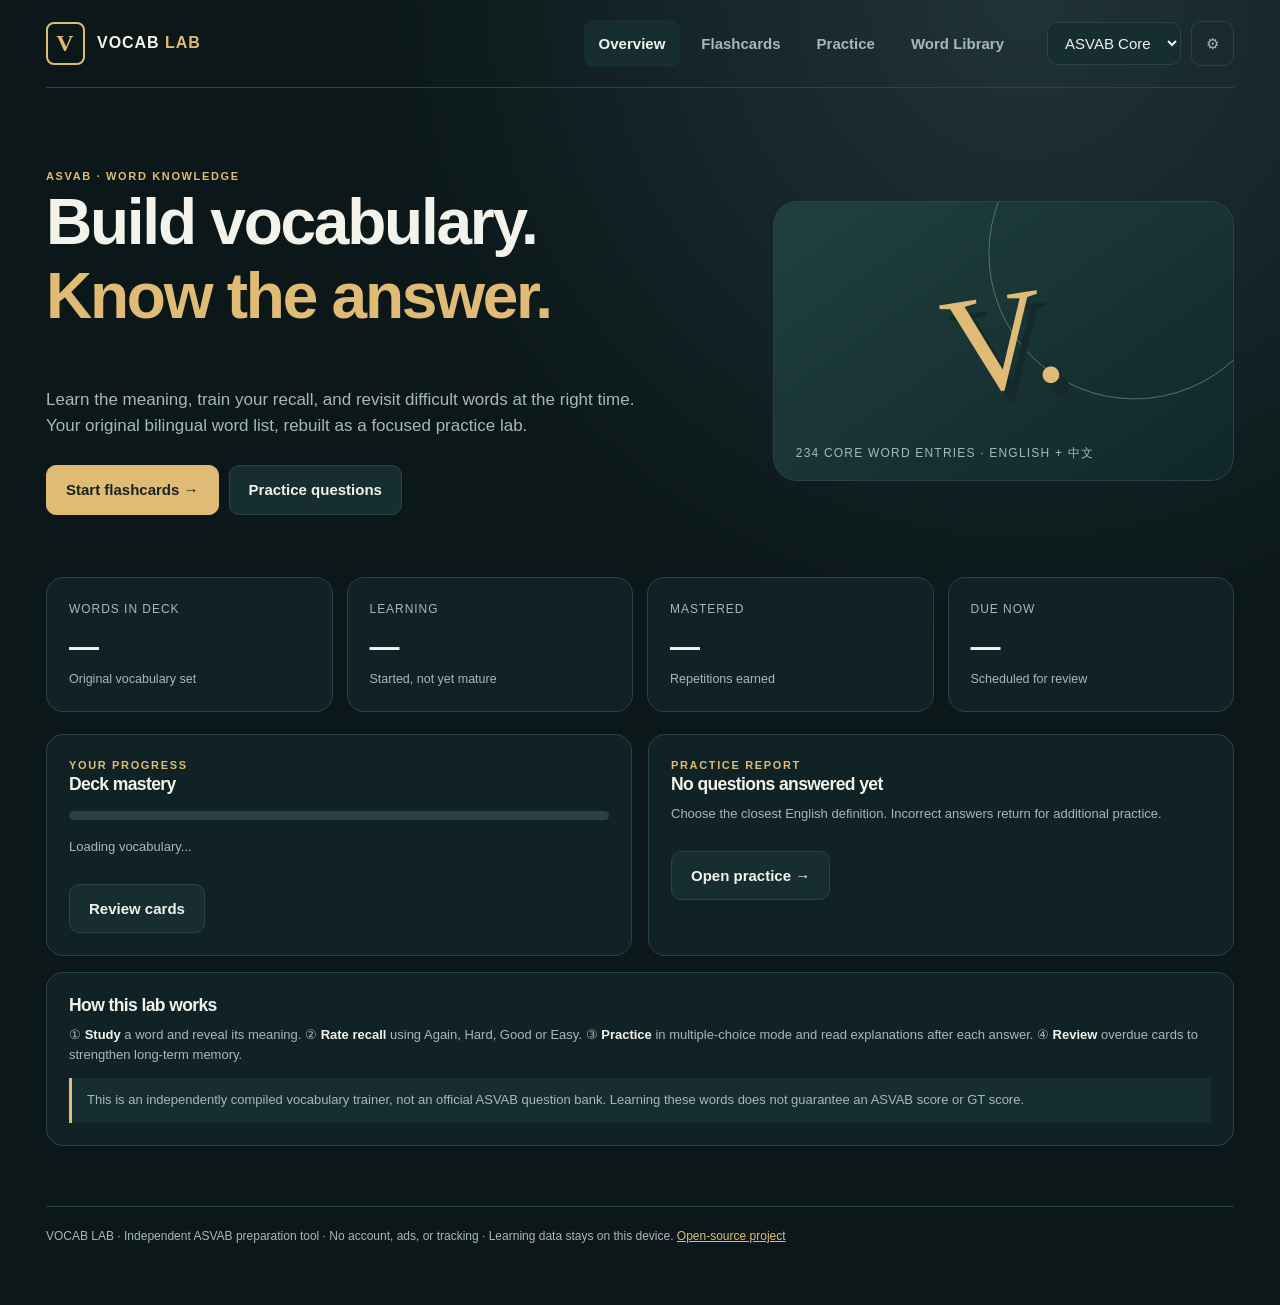
==== commit c9dc8bc4: "Redesign app layout and interaction flow for Vocab Lab" ====
--- a/index.html
+++ b/index.html
@@ -1,1553 +1,50 @@
-<!DOCTYPE html>
-<html lang="zh-CN">
+<!doctype html>
+<html lang="en">
 <head>
-<meta charset="UTF-8">
-<meta name="viewport" content="width=device-width, initial-scale=1.0, maximum-scale=1.0, user-scalable=no, viewport-fit=cover">
-<meta name="apple-mobile-web-app-capable" content="yes">
-<meta name="mobile-web-app-capable" content="yes">
-<meta name="apple-mobile-web-app-status-bar-style" content="black-translucent">
-<meta name="apple-mobile-web-app-title" content="VocabSwipe">
-<meta name="theme-color" content="#0a0a0a">
-<link rel="apple-touch-icon" href="data:image/svg+xml;utf8,<svg xmlns='http://www.w3.org/2000/svg' viewBox='0 0 180 180'><rect width='180' height='180' rx='40' fill='%23ff2e63'/><text x='90' y='118' font-size='100' text-anchor='middle' fill='white' font-family='-apple-system' font-weight='800'>V</text></svg>">
-<link rel="icon" href="data:image/svg+xml;utf8,<svg xmlns='http://www.w3.org/2000/svg' viewBox='0 0 32 32'><rect width='32' height='32' rx='7' fill='%23ff2e63'/><text x='16' y='22' font-size='18' text-anchor='middle' fill='white' font-family='-apple-system' font-weight='800'>V</text></svg>">
-<title>VocabSwipe · 单词卡</title>
-<style>
-* { box-sizing: border-box; margin: 0; padding: 0; -webkit-tap-highlight-color: transparent; }
-html, body {
-  height: 100%;
-  font-family: -apple-system, BlinkMacSystemFont, "SF Pro Display", "PingFang SC", "Helvetica Neue", sans-serif;
-  background: #0a0a0a;
-  color: #fff;
-  overflow: hidden;
-  overscroll-behavior: none;
-  touch-action: manipulation;
-}
-body {
-  background: radial-gradient(circle at top, #1a1a2e 0%, #0a0a0a 60%);
-  display: flex;
-  flex-direction: column;
-  position: fixed;
-  inset: 0;
-  padding: env(safe-area-inset-top) 0 env(safe-area-inset-bottom);
-}
-
-/* Header */
-.header {
-  padding: 14px 18px 8px;
-  display: flex;
-  align-items: center;
-  gap: 12px;
-  z-index: 10;
-}
-.cat-switch {
-  background: rgba(255,255,255,0.08);
-  border: 1px solid rgba(255,255,255,0.1);
-  color: #fff;
-  font-size: 14px;
-  font-weight: 600;
-  padding: 8px 14px;
-  border-radius: 100px;
-  display: flex;
-  align-items: center;
-  gap: 6px;
-  cursor: pointer;
-}
-.cat-switch:active { transform: scale(0.96); }
-.progress-wrap {
-  flex: 1;
-  height: 6px;
-  background: rgba(255,255,255,0.08);
-  border-radius: 100px;
-  overflow: hidden;
-}
-.progress-bar {
-  height: 100%;
-  background: linear-gradient(90deg, #ff2e63, #ff8a3d);
-  border-radius: 100px;
-  transition: width 0.4s cubic-bezier(0.4, 0, 0.2, 1);
-  width: 0%;
-}
-.menu-btn {
-  width: 36px; height: 36px;
-  background: rgba(255,255,255,0.08);
-  border: none;
-  border-radius: 50%;
-  color: #fff;
-  font-size: 18px;
-  cursor: pointer;
-  display: flex;
-  align-items: center;
-  justify-content: center;
-}
-.menu-btn:active { transform: scale(0.92); }
-
-/* Stats */
-.stats {
-  display: flex;
-  justify-content: space-around;
-  padding: 6px 18px 12px;
-  font-size: 12px;
-  color: rgba(255,255,255,0.6);
-}
-.stat { text-align: center; }
-.stat-num { font-size: 18px; font-weight: 700; color: #fff; display: block; }
-.stat-mastered .stat-num { color: #4ade80; }
-.stat-review .stat-num { color: #fb7185; }
-.stat-new .stat-num { color: #fbbf24; }
-
-/* Card stack */
-.stack {
-  flex: 1;
-  position: relative;
-  display: flex;
-  align-items: center;
-  justify-content: center;
-  padding: 0 16px;
-  perspective: 1200px;
-}
-
-.card {
-  position: absolute;
-  width: 100%;
-  max-width: 380px;
-  height: 100%;
-  max-height: 560px;
-  border-radius: 24px;
-  box-shadow: 0 20px 60px rgba(0,0,0,0.6), 0 0 0 1px rgba(255,255,255,0.06) inset;
-  cursor: grab;
-  user-select: none;
-  transform-style: preserve-3d;
-  transition: transform 0.5s cubic-bezier(0.4, 0, 0.2, 1), opacity 0.3s;
-  will-change: transform;
-}
-.card.dragging { transition: none; cursor: grabbing; }
-.card.flipped .face-front { transform: rotateY(180deg); }
-.card.flipped .face-back { transform: rotateY(360deg); }
-
-.card-face {
-  position: absolute;
-  inset: 0;
-  border-radius: 24px;
-  backface-visibility: hidden;
-  -webkit-backface-visibility: hidden;
-  transition: transform 0.6s cubic-bezier(0.4, 0, 0.2, 1);
-  transform-style: preserve-3d;
-  display: flex;
-  flex-direction: column;
-  overflow: hidden;
-}
-
-/* Front */
-.face-front {
-  background: linear-gradient(145deg, #2a2a3e 0%, #1a1a2e 100%);
-  align-items: center;
-  justify-content: center;
-  padding: 32px 24px;
-  transform: rotateY(0deg);
-}
-.face-front .pos {
-  font-size: 13px;
-  color: rgba(255,255,255,0.5);
-  font-weight: 500;
-  margin-bottom: 8px;
-  letter-spacing: 0.5px;
-  text-transform: uppercase;
-}
-.face-front .word {
-  font-size: clamp(38px, 9vw, 56px);
-  font-weight: 800;
-  letter-spacing: -0.02em;
-  text-align: center;
-  line-height: 1.1;
-  margin-bottom: 18px;
-  word-break: break-word;
-  background: linear-gradient(180deg, #fff 0%, #c4c4d4 100%);
-  -webkit-background-clip: text;
-  -webkit-text-fill-color: transparent;
-  background-clip: text;
-}
-.face-front .pron {
-  font-size: 17px;
-  color: rgba(255,255,255,0.55);
-  font-style: italic;
-}
-.face-front .hint {
-  position: absolute;
-  bottom: 24px;
-  font-size: 12px;
-  color: rgba(255,255,255,0.35);
-  letter-spacing: 0.5px;
-}
-
-/* Back */
-.face-back {
-  background: linear-gradient(145deg, #1a2e2a 0%, #0e1a18 100%);
-  transform: rotateY(180deg);
-  padding: 28px 26px;
-  justify-content: flex-start;
-  gap: 14px;
-  overflow-y: auto;
-  -webkit-overflow-scrolling: touch;
-}
-.back-word {
-  font-size: 26px;
-  font-weight: 700;
-  color: #fff;
-  margin-bottom: 2px;
-}
-.back-pron {
-  font-size: 14px;
-  color: rgba(255,255,255,0.45);
-  font-style: italic;
-  margin-bottom: 8px;
-}
-.back-section {
-  border-top: 1px solid rgba(255,255,255,0.06);
-  padding-top: 12px;
-}
-.back-label {
-  font-size: 11px;
-  font-weight: 700;
-  letter-spacing: 1.5px;
-  color: rgba(255,255,255,0.4);
-  margin-bottom: 6px;
-}
-.back-zh {
-  font-size: 22px;
-  font-weight: 600;
-  color: #4ade80;
-  margin-bottom: 4px;
-  line-height: 1.3;
-}
-.back-en {
-  font-size: 16px;
-  color: rgba(255,255,255,0.85);
-  line-height: 1.4;
-}
-.back-example {
-  font-size: 15px;
-  color: rgba(255,255,255,0.7);
-  line-height: 1.5;
-  font-style: italic;
-}
-.back-syn {
-  font-size: 14px;
-  color: #fbbf24;
-  line-height: 1.5;
-  font-weight: 500;
-}
-
-/* Swipe indicators on card */
-.swipe-indicator {
-  position: absolute;
-  top: 40px;
-  font-size: 26px;
-  font-weight: 800;
-  padding: 10px 18px;
-  border-radius: 12px;
-  letter-spacing: 2px;
-  opacity: 0;
-  pointer-events: none;
-  z-index: 5;
-}
-.swipe-indicator.left {
-  right: 30px;
-  color: #fb7185;
-  border: 3px solid #fb7185;
-  transform: rotate(15deg);
-}
-.swipe-indicator.right {
-  left: 30px;
-  color: #4ade80;
-  border: 3px solid #4ade80;
-  transform: rotate(-15deg);
-}
-
-/* Bottom action hints */
-.actions {
-  display: flex;
-  justify-content: space-between;
-  align-items: center;
-  padding: 14px 32px 18px;
-  gap: 16px;
-}
-.action-btn {
-  width: 56px; height: 56px;
-  border-radius: 50%;
-  border: none;
-  font-size: 24px;
-  cursor: pointer;
-  display: flex;
-  align-items: center;
-  justify-content: center;
-  transition: transform 0.15s;
-  box-shadow: 0 6px 16px rgba(0,0,0,0.3);
-}
-.action-btn:active { transform: scale(0.88); }
-.action-review {
-  background: linear-gradient(135deg, #fb7185, #e11d48);
-  color: #fff;
-}
-.action-flip {
-  width: 48px; height: 48px;
-  background: rgba(255,255,255,0.1);
-  border: 1px solid rgba(255,255,255,0.15);
-  color: #fff;
-  font-size: 20px;
-}
-.action-mastered {
-  background: linear-gradient(135deg, #4ade80, #16a34a);
-  color: #fff;
-}
-.action-label {
-  font-size: 10px;
-  color: rgba(255,255,255,0.5);
-  text-align: center;
-  margin-top: 4px;
-  letter-spacing: 0.5px;
-}
-.action-col { display: flex; flex-direction: column; align-items: center; gap: 2px; }
-
-/* Modal */
-.modal-overlay {
-  position: fixed;
-  inset: 0;
-  background: rgba(0,0,0,0.7);
-  backdrop-filter: blur(12px);
-  -webkit-backdrop-filter: blur(12px);
-  z-index: 100;
-  display: none;
-  align-items: flex-end;
-  justify-content: center;
-}
-.modal-overlay.show { display: flex; animation: fadein 0.2s; }
-@keyframes fadein { from { opacity: 0; } to { opacity: 1; } }
-.modal {
-  background: #1c1c1e;
-  width: 100%;
-  max-width: 500px;
-  border-radius: 24px 24px 0 0;
-  padding: 22px 22px 32px;
-  animation: slideup 0.3s cubic-bezier(0.4, 0, 0.2, 1);
-}
-@keyframes slideup { from { transform: translateY(100%); } to { transform: translateY(0); } }
-.modal h2 {
-  font-size: 18px;
-  margin-bottom: 16px;
-  text-align: center;
-}
-.modal-handle {
-  width: 40px; height: 4px;
-  background: rgba(255,255,255,0.2);
-  border-radius: 2px;
-  margin: 0 auto 16px;
-}
-.cat-item {
-  background: rgba(255,255,255,0.06);
-  border-radius: 14px;
-  padding: 14px 16px;
-  margin-bottom: 8px;
-  display: flex;
-  justify-content: space-between;
-  align-items: center;
-  cursor: pointer;
-  border: 1px solid transparent;
-}
-.cat-item.active {
-  border-color: #ff2e63;
-  background: rgba(255, 46, 99, 0.1);
-}
-.cat-item:active { transform: scale(0.98); }
-.cat-name { font-weight: 600; font-size: 15px; }
-.cat-count { font-size: 12px; color: rgba(255,255,255,0.5); margin-top: 2px; }
-.cat-meta { display: flex; flex-direction: column; }
-.cat-progress {
-  font-size: 12px;
-  color: #4ade80;
-  font-weight: 600;
-}
-
-.modal-btn {
-  width: 100%;
-  background: rgba(255,255,255,0.08);
-  border: 1px solid rgba(255,255,255,0.1);
-  color: #fff;
-  font-size: 14px;
-  font-weight: 600;
-  padding: 14px;
-  border-radius: 12px;
-  margin-top: 8px;
-  cursor: pointer;
-}
-.modal-btn.primary {
-  background: linear-gradient(135deg, #ff2e63, #ff8a3d);
-  border: none;
-}
-.modal-btn.danger {
-  color: #fb7185;
-}
-.modal-btn:active { transform: scale(0.98); }
-
-textarea {
-  width: 100%;
-  min-height: 140px;
-  background: rgba(0,0,0,0.4);
-  border: 1px solid rgba(255,255,255,0.1);
-  border-radius: 12px;
-  color: #fff;
-  padding: 12px;
-  font-family: ui-monospace, "SF Mono", Menlo, monospace;
-  font-size: 12px;
-  resize: vertical;
-  margin-top: 8px;
-}
-input[type="text"] {
-  width: 100%;
-  background: rgba(0,0,0,0.4);
-  border: 1px solid rgba(255,255,255,0.1);
-  border-radius: 12px;
-  color: #fff;
-  padding: 12px 14px;
-  font-size: 15px;
-  margin-top: 8px;
-}
-
-.empty-state {
-  text-align: center;
-  padding: 48px 24px;
-  color: rgba(255,255,255,0.6);
-}
-.empty-state .emoji { font-size: 56px; margin-bottom: 16px; }
-.empty-state h3 { font-size: 20px; margin-bottom: 8px; color: #fff; }
-.empty-state p { font-size: 14px; line-height: 1.5; }
-
-.toast {
-  position: fixed;
-  bottom: 100px;
-  left: 50%;
-  transform: translateX(-50%);
-  background: rgba(0,0,0,0.85);
-  color: #fff;
-  padding: 10px 18px;
-  border-radius: 100px;
-  font-size: 13px;
-  font-weight: 500;
-  opacity: 0;
-  transition: opacity 0.3s;
-  pointer-events: none;
-  z-index: 200;
-}
-.toast.show { opacity: 1; }
-
-.help-text {
-  font-size: 12px;
-  color: rgba(255,255,255,0.5);
-  line-height: 1.5;
-  margin: 8px 0;
-}
-
-/* Word list modal styles */
-.stat[id] { cursor: pointer; }
-.stat[id]:active { transform: scale(0.92); opacity: 0.7; }
-
-.wl-search {
-  width: 100%;
-  background: rgba(0,0,0,0.4);
-  border: 1px solid rgba(255,255,255,0.1);
-  border-radius: 12px;
-  color: #fff;
-  padding: 10px 14px;
-  font-size: 14px;
-  margin-bottom: 12px;
-}
-.wl-filters { display: flex; gap: 8px; margin-bottom: 12px; flex-wrap: wrap; }
-.wl-pill {
-  background: rgba(255,255,255,0.06);
-  border: 1px solid rgba(255,255,255,0.1);
-  color: rgba(255,255,255,0.7);
-  padding: 6px 12px;
-  border-radius: 100px;
-  font-size: 12px;
-  font-weight: 600;
-  cursor: pointer;
-}
-.wl-pill.active { background: rgba(255,46,99,0.2); border-color: #ff2e63; color: #fff; }
-.wl-count { text-align: center; font-size: 12px; color: rgba(255,255,255,0.4); margin-bottom: 8px; }
-.wl-list { max-height: 60vh; overflow-y: auto; -webkit-overflow-scrolling: touch; }
-.wl-item {
-  background: rgba(255,255,255,0.04);
-  border: 1px solid rgba(255,255,255,0.06);
-  border-radius: 12px;
-  padding: 12px 14px;
-  margin-bottom: 6px;
-  cursor: pointer;
-}
-.wl-item:active { transform: scale(0.99); }
-.wl-row { display: flex; align-items: center; gap: 10px; flex-wrap: wrap; }
-.wl-word { font-size: 16px; font-weight: 700; color: #fff; }
-.wl-pos { font-size: 11px; color: rgba(255,255,255,0.4); text-transform: uppercase; }
-.wl-zh { font-size: 14px; color: #4ade80; margin-left: auto; }
-.wl-badge { font-size: 10px; padding: 2px 8px; border-radius: 100px; font-weight: 600; }
-.wl-badge.mastered { background: rgba(74,222,128,0.15); color: #4ade80; }
-.wl-badge.review { background: rgba(251,113,133,0.15); color: #fb7185; }
-.wl-badge.new { background: rgba(251,191,36,0.15); color: #fbbf24; }
-.wl-detail {
-  display: none;
-  margin-top: 10px;
-  padding-top: 10px;
-  border-top: 1px solid rgba(255,255,255,0.06);
-  font-size: 13px;
-  line-height: 1.5;
-}
-.wl-item.expanded .wl-detail { display: block; }
-.wl-detail-row { margin-bottom: 6px; }
-.wl-detail-label { color: rgba(255,255,255,0.4); font-size: 10px; font-weight: 700; letter-spacing: 1px; display: block; margin-bottom: 2px; }
-.wl-detail-en { color: rgba(255,255,255,0.85); }
-.wl-detail-ex { color: rgba(255,255,255,0.6); font-style: italic; }
-.wl-detail-syn { color: #fbbf24; font-weight: 500; }
-.wl-actions { display: flex; gap: 8px; margin-top: 10px; }
-.wl-action {
-  flex: 1;
-  background: rgba(255,255,255,0.08);
-  border: 1px solid rgba(255,255,255,0.1);
-  color: #fff;
-  font-size: 12px;
-  font-weight: 600;
-  padding: 8px;
-  border-radius: 8px;
-  cursor: pointer;
-}
-.wl-action.to-review { background: rgba(251,113,133,0.15); border-color: rgba(251,113,133,0.3); color: #fb7185; }
-.wl-action.to-mastered { background: rgba(74,222,128,0.15); border-color: rgba(74,222,128,0.3); color: #4ade80; }
-.wl-action.to-new { background: rgba(251,191,36,0.15); border-color: rgba(251,191,36,0.3); color: #fbbf24; }
-.wl-action:active { transform: scale(0.96); }
-.wl-empty { text-align: center; padding: 40px 16px; color: rgba(255,255,255,0.4); font-size: 14px; }
-</style>
+<meta charset="utf-8"><meta name="viewport" content="width=device-width,initial-scale=1,viewport-fit=cover">
+<meta name="theme-color" content="#0b1719"><meta name="description" content="ASVAB vocabulary trainer with bilingual flashcards, multiple-choice practice and spaced repetition.">
+<meta name="apple-mobile-web-app-capable" content="yes"><meta name="apple-mobile-web-app-title" content="Vocab Lab"><meta name="apple-mobile-web-app-status-bar-style" content="black-translucent">
+<link rel="icon" type="image/svg+xml" href="./assets/icon.svg"><link rel="apple-touch-icon" href="./assets/icon.svg"><link rel="manifest" href="./manifest.webmanifest"><link rel="stylesheet" href="./src/styles.css">
+<title>Vocab Lab · ASVAB Word Knowledge Trainer</title>
 </head>
 <body>
-
-<div class="header">
-  <button class="cat-switch" id="catSwitch">
-    <span id="catName">ASVAB</span>
-    <span>▾</span>
-  </button>
-  <div class="progress-wrap"><div class="progress-bar" id="progressBar"></div></div>
-  <button class="menu-btn" id="menuBtn">⋯</button>
+<div class="shell">
+<header class="topbar">
+<button class="brand" data-page="home" aria-label="Vocab Lab home"><span class="logo">V</span><span>VOCAB <em>LAB</em></span></button>
+<nav class="nav" aria-label="Main navigation">
+<button data-page="home" class="active">Overview</button><button data-page="study">Flashcards</button><button data-page="quiz">Practice</button><button data-page="library">Word Library</button>
+</nav>
+<div class="rightbar"><select id="deck-select" aria-label="Select vocabulary deck"><option value="asvab">ASVAB Core</option></select><button id="settings-btn" class="ghost" aria-label="Open settings">⚙</button></div>
+</header>
+<main>
+<section id="page-home" class="page active">
+<div class="hero"><div><div class="eyebrow">ASVAB · WORD KNOWLEDGE</div><h1>Build vocabulary.<br><span style="color:var(--gold)">Know the answer.</span></h1><p>Learn the meaning, train your recall, and revisit difficult words at the right time. Your original bilingual word list, rebuilt as a focused practice lab.</p><div class="button-row"><button class="primary" data-page="study">Start flashcards →</button><button class="secondary" data-page="quiz">Practice questions</button></div></div><div class="hero-art" aria-hidden="true"><strong>V.</strong><span>234 CORE WORD ENTRIES · ENGLISH + 中文</span></div></div>
+<div class="metrics"><div class="metric"><span>Words in deck</span><strong id="home-total">—</strong><small>Original vocabulary set</small></div><div class="metric"><span>Learning</span><strong id="home-learning">—</strong><small>Started, not yet mature</small></div><div class="metric"><span>Mastered</span><strong id="home-mastered">—</strong><small>Repetitions earned</small></div><div class="metric"><span>Due now</span><strong id="home-due">—</strong><small>Scheduled for review</small></div></div>
+<div class="grid2"><article class="panel"><div class="eyebrow">YOUR PROGRESS</div><h3>Deck mastery</h3><div class="progress" aria-label="Mastery progress"><div id="mastery-bar"></div></div><p class="muted small" id="mastery-text">Loading vocabulary...</p><div class="button-row"><button class="secondary" data-page="study">Review cards</button></div></article>
+<article class="panel"><div class="eyebrow">PRACTICE REPORT</div><h3 id="practice-score">No questions answered yet</h3><p class="muted small" id="practice-caption">Choose the closest English definition. Incorrect answers return for additional practice.</p><div class="button-row"><button class="secondary" data-page="quiz">Open practice →</button></div></article></div>
+<div class="panel" style="margin-top:16px"><h3>How this lab works</h3><p class="muted small">① <b style="color:var(--text)">Study</b> a word and reveal its meaning. ② <b style="color:var(--text)">Rate recall</b> using Again, Hard, Good or Easy. ③ <b style="color:var(--text)">Practice</b> in multiple-choice mode and read explanations after each answer. ④ <b style="color:var(--text)">Review</b> overdue cards to strengthen long-term memory.</p><div class="notice">This is an independently compiled vocabulary trainer, not an official ASVAB question bank. Learning these words does not guarantee an ASVAB score or GT score.</div></div>
+</section>
+<section id="page-study" class="page">
+<div class="section-head"><div><div class="eyebrow">LEARN · RECALL · RETAIN</div><h2>Flashcard trainer</h2><p>Reveal the definition, then rate how well you recalled it.</p></div><div class="button-row"><button id="study-shuffle" class="ghost">↻ Shuffle</button><button id="study-speak" class="ghost" title="Hear the word">♫ Pronounce</button></div></div>
+<div class="study-layout"><div><div id="flashcard" class="flashcard" role="button" tabindex="0" aria-label="Reveal flashcard answer"><div id="card-body"></div></div>
+<div id="ratings" class="mark-buttons"><button data-rate="again" disabled>Again<small>1 min</small></button><button data-rate="hard" disabled>Hard<small>1 day</small></button><button data-rate="good" disabled>Good<small>3+ days</small></button><button data-rate="easy" disabled>Easy<small>7+ days</small></button></div>
+<div class="button-row" style="justify-content:space-between"><button id="study-previous" class="ghost">← Previous</button><span class="muted small" id="study-position" style="align-self:center">—</span><button id="study-next" class="secondary">Skip →</button></div></div>
+<aside class="study-side"><div class="panel"><div class="eyebrow">STUDY MODE</div><h3>Cards to show</h3><select id="study-filter" style="width:100%;max-width:none"><option value="all">All words</option><option value="due">Due + new</option><option value="review">Needs practice</option><option value="mastered">Mastered only</option></select><p class="muted small" id="study-filter-caption" style="margin-top:14px"></p></div><div class="panel"><div class="eyebrow">RECALL SCHEDULE</div><p class="muted small">Again: retry shortly. Hard: review tomorrow. Good: extend your interval. Easy: move further ahead. These are learning heuristics, not guaranteed optimal intervals.</p><span class="tag">Space → reveal</span> <span class="tag">1–4 → rate</span></div></aside></div>
+</section>
+<section id="page-quiz" class="page">
+<div class="section-head"><div><div class="eyebrow">WORD KNOWLEDGE · QUIZ</div><h2>Decision practice</h2><p>Choose the closest definition. Review every answer before advancing.</p></div><button id="quiz-reset" class="ghost">↻ New session</button></div>
+<div class="metrics"><div class="metric"><span>Accuracy</span><strong id="quiz-accuracy">—</strong></div><div class="metric"><span>Correct</span><strong id="quiz-correct">0</strong></div><div class="metric"><span>Streak</span><strong id="quiz-streak">0</strong></div><div class="metric"><span>Answered</span><strong id="quiz-answered">0</strong></div></div>
+<div class="quizbox panel"><div class="eyebrow" id="quiz-caption">QUESTION 1 · VOCABULARY</div><div class="question" id="quiz-word">Loading...</div><div class="answers" id="quiz-answers"></div><div id="quiz-feedback" aria-live="polite"></div><div class="button-row" style="justify-content:flex-end"><button id="quiz-next" class="primary" hidden>Next word →</button></div></div>
+</section>
+<section id="page-library" class="page">
+<div class="section-head"><div><div class="eyebrow">EXPLORE THE DECK</div><h2>Word library</h2><p>Look up meanings, synonyms, examples and learning status.</p></div><button id="library-add" class="secondary">+ Add a custom deck</button></div>
+<div class="library-controls"><input id="word-search" type="search" autocomplete="off" placeholder="Search word, definition, 中文, or synonym..." aria-label="Search words"><select id="library-filter" aria-label="Filter word status"><option value="all">All words</option><option value="new">New</option><option value="due">Due for review</option><option value="learning">Learning</option><option value="mastered">Mastered</option></select></div>
+<p class="muted small" id="library-count"></p><div class="wordlist" id="word-list"></div>
+</section>
+</main>
+<footer class="footer">VOCAB LAB · Independent ASVAB preparation tool · No account, ads, or tracking · Learning data stays on this device. <a href="https://github.com/IMYFout/ASVAB-Vocab-Flash-Card" target="_blank" rel="noreferrer">Open-source project</a></footer>
 </div>
-
-<div class="stats">
-  <div class="stat stat-new" id="statColNew"><span class="stat-num" id="statNew">0</span>未学</div>
-  <div class="stat stat-review" id="statColReview"><span class="stat-num" id="statReview">0</span>复习</div>
-  <div class="stat stat-mastered" id="statColMastered"><span class="stat-num" id="statMastered">0</span>已掌握</div>
-  <div class="stat"><span class="stat-num" id="statTotal">0</span>总数</div>
-</div>
-
-<div class="stack" id="stack"></div>
-
-<div class="actions">
-  <div class="action-col">
-    <button class="action-btn action-review" id="btnReview">✗</button>
-    <div class="action-label">复习</div>
-  </div>
-  <div class="action-col">
-    <button class="action-btn action-flip" id="btnFlip">↺</button>
-    <div class="action-label">翻面</div>
-  </div>
-  <div class="action-col">
-    <button class="action-btn action-mastered" id="btnMastered">✓</button>
-    <div class="action-label">会了</div>
-  </div>
-</div>
-
-<!-- Category Modal -->
-<div class="modal-overlay" id="catModal">
-  <div class="modal">
-    <div class="modal-handle"></div>
-    <h2>选择词库</h2>
-    <div id="catList"></div>
-    <button class="modal-btn primary" id="btnAddCat">+ 添加新词库 (GRE / SAT 等)</button>
-    <button class="modal-btn" onclick="closeModal('catModal')">关闭</button>
-  </div>
-</div>
-
-<!-- Menu Modal -->
-<div class="modal-overlay" id="menuModal">
-  <div class="modal">
-    <div class="modal-handle"></div>
-    <h2>设置</h2>
-    <button class="modal-btn" id="btnShuffle">🔀 打乱顺序</button>
-    <button class="modal-btn" id="btnResetCard">↶ 重新开始本词库</button>
-    <button class="modal-btn" id="btnReviewOnly">🔄 只看"复习"标记词</button>
-    <button class="modal-btn" id="btnAllCards">📚 看全部单词</button>
-    <button class="modal-btn" id="btnExport">💾 导出进度备份</button>
-    <button class="modal-btn" id="btnImport">📥 导入进度备份</button>
-    <button class="modal-btn danger" id="btnResetAll">⚠️ 清空所有进度</button>
-    <button class="modal-btn" onclick="closeModal('menuModal')">关闭</button>
-  </div>
-</div>
-
-<!-- Add Category Modal -->
-<div class="modal-overlay" id="addCatModal">
-  <div class="modal">
-    <div class="modal-handle"></div>
-    <h2>添加自定义词库</h2>
-    <p class="help-text">输入词库名称（例如 "GRE 核心 1000"），然后贴入 JSON 格式的单词数据。</p>
-    <input type="text" id="newCatName" placeholder="词库名称">
-    <p class="help-text" style="margin-top: 12px;">
-JSON 格式示例（每个单词6个字段）：<br>
-<code style="font-size:11px;color:#4ade80;">[["word","v.","中文","English def","example","synonyms"], ...]</code>
-    </p>
-    <textarea id="newCatData" placeholder='[["abate","v.","减弱","to lessen","The storm abated.","diminish"]]'></textarea>
-    <button class="modal-btn primary" id="btnSaveCat">保存词库</button>
-    <button class="modal-btn" onclick="closeModal('addCatModal')">取消</button>
-  </div>
-</div>
-
-<div class="modal-overlay" id="importModal">
-  <div class="modal">
-    <div class="modal-handle"></div>
-    <h2>导入/导出 进度</h2>
-    <p class="help-text" id="importHelp">粘贴之前导出的备份 JSON：</p>
-    <textarea id="importData" placeholder='{"progress":{...},"customCats":{...}}'></textarea>
-    <button class="modal-btn primary" id="btnDoImport">导入</button>
-    <button class="modal-btn" onclick="closeModal('importModal')">关闭</button>
-  </div>
-</div>
-
-<div class="modal-overlay" id="wordListModal">
-  <div class="modal">
-    <div class="modal-handle"></div>
-    <h2 id="wlTitle">所有单词</h2>
-    <input type="text" class="wl-search" id="wlSearch" placeholder="🔍 搜索单词或中文...">
-    <div class="wl-filters">
-      <div class="wl-pill" data-filter="all">全部</div>
-      <div class="wl-pill" data-filter="new">未学</div>
-      <div class="wl-pill" data-filter="review">复习</div>
-      <div class="wl-pill" data-filter="mastered">已掌握</div>
-    </div>
-    <div class="wl-count" id="wlCount"></div>
-    <div class="wl-list" id="wlList"></div>
-    <button class="modal-btn" onclick="closeModal('wordListModal')">关闭</button>
-  </div>
-</div>
-
-<div class="toast" id="toast"></div>
-
-<script>
-// =====================================================================
-// ASVAB 200 高频核心词汇 (Word, POS, 中文, English Def, Example, Synonyms)
-// =====================================================================
-const ASVAB_200 = [
-["abate","v.","减弱，减轻","to become less intense","The storm finally abated.","diminish, lessen, subside"],
-["accord","n./v.","一致；协议","agreement; to give","They reached an accord.","agreement, harmony, pact"],
-["admonish","v.","警告，告诫","to warn or reprimand","The teacher admonished him.","warn, reprimand, scold"],
-["advocate","v./n.","提倡；倡导者","to support publicly","She advocates for reform.","support, champion, promote"],
-["afflict","v.","折磨，使痛苦","to cause suffering","Afflicted with illness.","torment, plague, distress"],
-["alleged","adj.","被指控的，所谓的","claimed but not proven","The alleged thief.","supposed, claimed, reputed"],
-["ambiguous","adj.","模糊的，含糊的","having more than one meaning","His answer was ambiguous.","unclear, vague, equivocal"],
-["amicable","adj.","友好的","friendly, peaceful","An amicable agreement.","friendly, cordial, harmonious"],
-["antecedent","n.","前因，先例","something that came before","An antecedent of crime.","precursor, predecessor"],
-["apprehensive","adj.","担忧的，焦虑的","anxious about the future","Apprehensive about the exam.","anxious, worried, uneasy"],
-["apprise","v.","通知，告知","to inform","Apprise me of changes.","inform, notify, advise"],
-["audacious","adj.","大胆的，无畏的","daring, bold","An audacious plan.","bold, daring, fearless"],
-["austere","adj.","朴素的；严肃的","severe; plain","An austere room.","strict, severe, plain"],
-["bibliophile","n.","爱书的人","a person who loves books","She is a bibliophile.","book lover, book collector"],
-["brusque","adj.","粗鲁的，唐突的","abrupt or curt","A brusque reply.","blunt, curt, abrupt"],
-["caucus","n.","党团会议","a meeting of party members","The Iowa caucus.","assembly, meeting"],
-["cede","v.","割让，放弃","to give up; surrender","Cede territory.","surrender, yield, relinquish"],
-["chagrined","adj.","懊恼的，沮丧的","feeling embarrassed","Chagrined by his mistake.","embarrassed, ashamed"],
-["compel","v.","强迫","to force","Law compels us to pay.","force, oblige, coerce"],
-["complacent","adj.","自满的","self-satisfied","Don't be complacent.","smug, self-satisfied"],
-["comply","v.","遵守，服从","to act in accordance with","Comply with the law.","obey, follow, conform"],
-["conceit","n.","自负，傲慢","excessive pride","His conceit annoys me.","pride, arrogance, vanity"],
-["conceited","adj.","自负的","excessively proud","Too conceited to admit fault.","arrogant, vain, smug"],
-["conscientious","adj.","认真负责的","careful and thorough","A conscientious worker.","diligent, thorough"],
-["conspicuous","adj.","显眼的","easily seen","Her red dress was conspicuous.","obvious, noticeable, prominent"],
-["corporeal","adj.","肉体的，物质的","relating to the body","No corporeal form.","physical, bodily, material"],
-["coup","n.","政变；妙计","sudden seizure of power","A military coup.","takeover, overthrow, feat"],
-["decorum","n.","礼仪，端庄","proper behavior","Behave with decorum.","propriety, etiquette"],
-["defensive","adj.","防御的","intended to defend","A defensive position.","protective, guarded"],
-["deference","n.","尊重，顺从","humble respect","Spoke with deference.","respect, regard, courtesy"],
-["deferential","adj.","恭敬的","showing respect","A deferential manner.","respectful, polite"],
-["deploy","v.","部署","to position strategically","Deploy troops.","position, station, dispatch"],
-["diffidence","n.","羞怯，缺乏自信","shyness; lack of confidence","His diffidence is obvious.","shyness, timidity"],
-["disapprobation","n.","不赞成，反对","strong disapproval","Met with disapprobation.","disapproval, condemnation"],
-["discredit","v.","使丧失信誉","to damage reputation","Discredited the politician.","disgrace, defame"],
-["efficacy","n.","功效，效力","ability to produce results","The drug's efficacy.","effectiveness, potency"],
-["ellipsis","n.","省略号；省略","omission of words","Use an ellipsis.","omission, abbreviation"],
-["ensconce","v.","安置，舒适地坐下","to settle comfortably","Ensconced in the chair.","settle, install"],
-["equable","adj.","平和的；稳定的","calm, even-tempered","An equable temperament.","calm, even, placid"],
-["evident","adj.","明显的","clearly seen","It was evident.","obvious, clear, apparent"],
-["execrate","v.","痛恨，咒骂","to curse or hate","He execrated his enemies.","curse, denounce, detest"],
-["explicate","v.","解释，阐明","to analyze and explain","Explicate the poem.","explain, clarify, interpret"],
-["feign","v.","假装","to pretend","Feign illness.","pretend, fake, simulate"],
-["fidelity","n.","忠诚","faithfulness; loyalty","Marriage requires fidelity.","loyalty, faithfulness"],
-["fraught","adj.","充满（不愉快）的，紧张的","filled with (something bad)","Fraught with danger.","filled, full, charged"],
-["gainsay","v.","否认，反驳","to deny or contradict","No one can gainsay it.","deny, contradict, dispute"],
-["gouge","v.","挖出；敲竹杠","to scoop out; overcharge","Gouged the wall.","dig, scoop, excavate"],
-["grudging","adj.","勉强的","unwilling; reluctant","Grudging approval.","reluctant, unwilling"],
-["hardship","n.","困苦，艰难","severe difficulty","Endured great hardship.","difficulty, suffering, adversity"],
-["impurity","n.","杂质；不纯洁","something that contaminates","Water impurities.","contamination, pollution"],
-["inadvertently","adv.","无意中，不经意","without intention","Inadvertently deleted it.","accidentally, unintentionally"],
-["inept","adj.","无能的，笨拙的","lacking skill","Inept at sports.","incompetent, clumsy"],
-["infallible","adj.","绝对可靠的","never wrong","No one is infallible.","perfect, unerring, foolproof"],
-["insinuate","v.","暗示，含沙射影","to suggest indirectly","Are you insinuating that?","imply, suggest, hint"],
-["insurgent","n.","叛乱者","person rebelling","The insurgents attacked.","rebel, revolutionary"],
-["intend","v.","打算","to plan to do","I intend to study.","plan, mean, aim"],
-["intrepid","adj.","勇敢的，无畏的","fearless","An intrepid explorer.","fearless, brave, bold"],
-["irate","adj.","愤怒的","very angry","The irate customer.","angry, furious, enraged"],
-["lethargic","adj.","昏睡的，无精打采的","sluggish; lacking energy","The heat made me lethargic.","sluggish, sleepy, listless"],
-["lucidity","n.","清晰，明了","clarity of thought","Explained with lucidity.","clarity, coherence"],
-["malevolent","adj.","恶毒的，邪恶的","having evil intentions","A malevolent grin.","evil, hostile, malicious"],
-["mar","v.","损坏，破坏","to damage or spoil","Graffiti marred the wall.","damage, spoil, ruin"],
-["meticulous","adj.","一丝不苟的","very careful with details","Meticulous about work.","careful, thorough, precise"],
-["minute","adj.","微小的 (非\"分钟\")","extremely small","Minute details matter.","tiny, small, microscopic"],
-["neglected","adj.","被忽略的","not cared for","A neglected garden.","ignored, abandoned"],
-["nexus","n.","联系，连接点","a connection","The internet is a nexus.","connection, link, hub"],
-["nicety","n.","细节，精细之处","fine detail","Niceties of etiquette.","subtlety, detail, refinement"],
-["pastoral","adj.","田园的，乡村的","relating to country life","A pastoral scene.","rural, rustic, bucolic"],
-["pendulous","adj.","下垂的","hanging loosely","Pendulous ears.","hanging, drooping, dangling"],
-["pivotal","adj.","关键的","of crucial importance","A pivotal moment.","crucial, critical, key"],
-["placate","v.","安抚，平息","to calm or pacify","Placate the crowd.","calm, pacify, appease"],
-["pork barrel","n.","政治分肥","government spending for political gain","Pure pork barrel bill.","patronage, favoritism"],
-["pragmatic","adj.","务实的","practical; realistic","A pragmatic solution.","practical, realistic, sensible"],
-["precept","n.","准则，戒律","a rule or principle","A moral precept.","principle, rule, doctrine"],
-["privation","n.","贫困，匮乏","lack of basic needs","Suffered privation.","hardship, deprivation, poverty"],
-["proscribe","v.","禁止","to forbid","Law proscribes smoking.","forbid, ban, prohibit"],
-["punctually","adv.","准时地","on time","Arrived punctually.","promptly, on time"],
-["pusillanimous","adj.","胆小的","cowardly","Pusillanimous behavior.","cowardly, timid, spineless"],
-["refractory","adj.","倔强的","stubborn; resistant","A refractory child.","stubborn, obstinate, unruly"],
-["reign","n./v.","统治，王朝","rule of a monarch","Queen's long reign.","rule, govern, dominate"],
-["required","adj.","必需的","necessary","Math is required.","necessary, mandatory, essential"],
-["scabbard","n.","剑鞘","sheath for a sword","Sword in scabbard.","sheath, holster"],
-["stalwart","adj.","坚定的","loyal and reliable","A stalwart supporter.","loyal, steadfast, staunch"],
-["stentorian","adj.","声音洪亮的","extremely loud","His stentorian voice.","loud, booming, thunderous"],
-["stolid","adj.","麻木的","showing little emotion","Remained stolid.","impassive, unemotional, stoic"],
-["subordinate","adj./n.","下级的","lower in rank","Manage subordinates.","inferior, junior, subservient"],
-["succinct","adj.","简洁的","briefly expressed","A succinct answer.","concise, brief, terse"],
-["superannuated","adj.","过时的","obsolete due to age","Superannuated machine.","outdated, obsolete, antiquated"],
-["supersede","v.","取代","to replace","Supersedes the old rule.","replace, supplant, override"],
-["surreptitious","adj.","偷偷的","done secretly","A surreptitious glance.","secret, stealthy, covert"],
-["tenacious","adj.","顽强的","persistent","Tenacious in goals.","persistent, determined, dogged"],
-["tractable","adj.","易管教的","easy to manage","A tractable horse.","manageable, docile, compliant"],
-["treacherous","adj.","背信弃义的；危险的","betraying; dangerous","A treacherous path.","dangerous, perilous, disloyal"],
-["upbraid","v.","严厉责备","to scold severely","Upbraided the team.","scold, reprimand, rebuke"],
-["vain","adj.","徒劳的；自负的","useless; conceited","All in vain.","futile, useless, conceited"],
-["venerate","v.","尊敬，崇敬","to regard with respect","Venerate our ancestors.","respect, revere, honor"],
-["vicissitude","n.","变迁，盛衰","changes in life","Life's vicissitudes.","change, variation, fluctuation"],
-["warble","v.","鸟鸣，颤声唱","to sing with trilling","Birds warbled at dawn.","sing, trill, chirp"],
-["yeoman","n.","勤恳的工作者","loyal worker; small farmer","Yeoman work on project.","farmer, freeholder"],
-["yield","v./n.","屈服；产量","to give in; produce","Trees yield fruit.","surrender, produce, submit"],
-// --- Second 100 ---
-["adamant","adj.","坚定的","refusing to be persuaded","Adamant about her decision.","unyielding, resolute, firm"],
-["adept","adj.","熟练的","very skilled","Adept at chess.","skilled, expert, proficient"],
-["adhere","v.","坚持；粘附","to stick; follow closely","Adhere to rules.","stick, follow, abide"],
-["adjacent","adj.","邻近的","next to","Adjacent rooms.","next to, neighboring, abutting"],
-["adroit","adj.","灵巧的","skillful","An adroit negotiator.","skillful, dexterous, deft"],
-["adverse","adj.","不利的","unfavorable","Adverse weather.","unfavorable, hostile, negative"],
-["adversary","n.","对手","opponent","A formidable adversary.","opponent, foe, rival"],
-["affable","adj.","和蔼的","friendly, easy to talk to","An affable host.","friendly, genial, amiable"],
-["affinity","n.","亲近，爱好","natural liking","An affinity for music.","liking, attraction, kinship"],
-["affluent","adj.","富裕的","wealthy","An affluent neighborhood.","wealthy, rich, prosperous"],
-["alacrity","n.","欣然，敏捷","cheerful willingness","Agreed with alacrity.","eagerness, readiness, willingness"],
-["alleviate","v.","减轻","to relieve","Alleviate the pain.","relieve, ease, mitigate"],
-["allocate","v.","分配","to distribute","Allocate funds.","distribute, assign, allot"],
-["aloof","adj.","冷漠的","distant; reserved","Stood aloof.","distant, detached, reserved"],
-["altruistic","adj.","利他的","selfless","Altruistic actions.","selfless, unselfish, charitable"],
-["ambivalent","adj.","矛盾的","mixed feelings","Ambivalent about moving.","conflicted, undecided, torn"],
-["ameliorate","v.","改善","to make better","Ameliorate conditions.","improve, better, enhance"],
-["ample","adj.","充足的","plenty","Ample evidence.","plentiful, abundant, sufficient"],
-["anomaly","n.","反常","irregularity","A statistical anomaly.","irregularity, deviation, oddity"],
-["antagonize","v.","激怒","to provoke hostility","Don't antagonize him.","provoke, alienate, irritate"],
-["apathy","n.","冷漠","indifference","Public apathy.","indifference, lethargy, disinterest"],
-["apprehend","v.","逮捕；理解","to arrest; understand","Apprehend the suspect.","arrest, catch, understand"],
-["arbitrary","adj.","任意的","random; without reason","An arbitrary choice.","random, capricious, whimsical"],
-["arcane","adj.","神秘的","mysterious; known to few","Arcane knowledge.","mysterious, esoteric, obscure"],
-["archaic","adj.","古老的","ancient; outdated","Archaic language.","ancient, antiquated, obsolete"],
-["ardent","adj.","热情的","passionate","An ardent supporter.","passionate, fervent, zealous"],
-["arduous","adj.","艰难的","very difficult","An arduous journey.","difficult, strenuous, laborious"],
-["articulate","adj./v.","善表达的","well-spoken; to express","An articulate speaker.","eloquent, fluent, expressive"],
-["assiduous","adj.","勤勉的","showing great care","An assiduous student.","diligent, industrious, hardworking"],
-["assuage","v.","缓和","to soothe","Assuage their fears.","soothe, ease, alleviate"],
-["astute","adj.","精明的","shrewd","An astute investor.","shrewd, sharp, perceptive"],
-["augment","v.","增加","to increase","Augment income.","increase, boost, enhance"],
-["auspicious","adj.","吉利的","favorable","An auspicious start.","favorable, promising, propitious"],
-["avarice","n.","贪婪","greed","Driven by avarice.","greed, cupidity, rapacity"],
-["avert","v.","避免；转移","to prevent; turn away","Avert disaster.","prevent, avoid, deflect"],
-["avid","adj.","热衷的","enthusiastic","An avid reader.","enthusiastic, keen, eager"],
-["belligerent","adj.","好斗的","hostile; warlike","A belligerent tone.","hostile, aggressive, combative"],
-["benevolent","adj.","仁慈的","kind","A benevolent leader.","kind, charitable, generous"],
-["benign","adj.","温和的；良性的","gentle; not harmful","A benign tumor.","kind, gentle, harmless"],
-["berate","v.","严厉斥责","to scold harshly","Berated the team.","scold, reproach, upbraid"],
-["blatant","adj.","公然的","obvious; shameless","A blatant lie.","obvious, flagrant, glaring"],
-["bolster","v.","支持，增强","to support","Bolster confidence.","support, reinforce, strengthen"],
-["brevity","n.","简短","shortness","The brevity of life.","shortness, conciseness, terseness"],
-["buoyant","adj.","乐观的；浮的","cheerful; floating","A buoyant mood.","cheerful, optimistic, light"],
-["cajole","v.","哄骗","to coax with flattery","Cajole him into agreeing.","coax, persuade, wheedle"],
-["callous","adj.","无情的","insensitive","A callous remark.","insensitive, heartless, unfeeling"],
-["candid","adj.","坦率的","honest, frank","A candid opinion.","honest, frank, straightforward"],
-["candor","n.","坦率","honesty","Spoke with candor.","honesty, frankness, openness"],
-["capricious","adj.","反复无常的","unpredictable","Capricious weather.","fickle, unpredictable, whimsical"],
-["censure","v./n.","谴责","to criticize formally","Censure his actions.","criticize, condemn, reproach"],
-["chastise","v.","责骂","to scold","Chastised for tardiness.","scold, rebuke, reprimand"],
-["circumspect","adj.","谨慎的","cautious","Circumspect in decisions.","cautious, prudent, careful"],
-["clandestine","adj.","秘密的","done in secret","Clandestine meetings.","secret, covert, surreptitious"],
-["coerce","v.","强迫","to force","Coerced into signing.","force, compel, pressure"],
-["coherent","adj.","连贯的","logical and consistent","A coherent argument.","logical, consistent, rational"],
-["compatible","adj.","兼容的","able to work together","Compatible devices.","matching, suitable, harmonious"],
-["concede","v.","承认","to admit","Concede defeat.","admit, acknowledge, yield"],
-["concise","adj.","简洁的","brief and clear","A concise summary.","brief, succinct, terse"],
-["condescend","v.","屈尊","to look down on","Condescended to speak.","patronize, deign, stoop"],
-["condone","v.","宽恕","to overlook wrongdoing","Cannot condone violence.","excuse, overlook, forgive"],
-["conjecture","n./v.","推测","guess based on incomplete info","Pure conjecture.","speculation, guess, surmise"],
-["consensus","n.","共识","general agreement","Reached consensus.","agreement, accord, unanimity"],
-["contemplate","v.","沉思，考虑","to think carefully","Contemplate the future.","consider, ponder, meditate"],
-["contemptuous","adj.","轻蔑的","showing scorn","A contemptuous look.","scornful, disdainful, sneering"],
-["contend","v.","争论；竞争","to argue; compete","Contend with rivals.","argue, compete, struggle"],
-["contrite","adj.","悔过的","feeling sorrow","A contrite apology.","sorry, remorseful, repentant"],
-["copious","adj.","丰富的","abundant","Copious notes.","abundant, plentiful, profuse"],
-["corroborate","v.","证实","to confirm","Corroborate the story.","confirm, verify, substantiate"],
-["covert","adj.","隐蔽的","hidden; secret","A covert operation.","hidden, secret, clandestine"],
-["covet","v.","觊觎，渴望","to desire (another's)","Covet his position.","desire, crave, envy"],
-["credulous","adj.","轻信的","easily deceived","Credulous tourists.","gullible, naive, trusting"],
-["cryptic","adj.","隐晦的","mysterious","A cryptic message.","mysterious, enigmatic, obscure"],
-["culpable","adj.","应受责备的","deserving blame","Culpable for the loss.","guilty, blameworthy, at fault"],
-["cursory","adj.","草率的","hasty; superficial","A cursory glance.","quick, superficial, hasty"],
-["curtail","v.","缩减","to reduce","Curtail spending.","reduce, cut back, shorten"],
-["cynical","adj.","愤世嫉俗的","distrustful of motives","A cynical view.","skeptical, distrustful, pessimistic"],
-["dauntless","adj.","无畏的","fearless","A dauntless hero.","fearless, intrepid, brave"],
-["deride","v.","嘲笑","to mock","Derided his idea.","mock, ridicule, scorn"],
-["detrimental","adj.","有害的","harmful","Detrimental to health.","harmful, damaging, injurious"],
-["disparage","v.","贬低","to belittle","Disparage his work.","belittle, denigrate, criticize"],
-["dubious","adj.","可疑的","doubtful","A dubious claim.","doubtful, suspicious, questionable"],
-["ebullient","adj.","兴高采烈的","cheerful and energetic","Ebullient mood.","cheerful, enthusiastic, exuberant"],
-["eccentric","adj.","古怪的","unconventional","An eccentric artist.","odd, unconventional, quirky"],
-["elicit","v.","引出","to draw out","Elicit a response.","draw out, evoke, extract"],
-["eloquent","adj.","雄辩的","fluent and persuasive","An eloquent speech.","articulate, expressive, persuasive"],
-["emulate","v.","效仿","to imitate","Emulate his success.","imitate, copy, mimic"],
-["enervate","v.","使衰弱","to weaken","Enervated by heat.","weaken, exhaust, drain"],
-["enigma","n.","谜","mystery","Life is an enigma.","mystery, puzzle, riddle"],
-["ephemeral","adj.","短暂的","lasting briefly","Ephemeral beauty.","short-lived, fleeting, transient"],
-["erudite","adj.","博学的","scholarly","An erudite professor.","scholarly, learned, knowledgeable"],
-["evade","v.","逃避","to avoid","Evade the question.","avoid, dodge, elude"],
-["exalt","v.","赞美，提升","to praise highly","Exalt his virtues.","praise, glorify, elevate"],
-["exemplary","adj.","模范的","worthy of imitation","Exemplary behavior.","model, ideal, outstanding"],
-["expedite","v.","加快","to speed up","Expedite the process.","accelerate, hasten, speed up"],
-["extol","v.","颂扬","to praise","Extol her achievements.","praise, laud, celebrate"],
-["extraneous","adj.","无关的","irrelevant","Extraneous information.","irrelevant, unrelated, superfluous"],
-["fastidious","adj.","挑剔的","very attentive to detail","Fastidious about cleaning.","meticulous, particular, picky"],
-["fervent","adj.","热诚的","intensely passionate","A fervent believer.","passionate, ardent, zealous"],
-["fickle","adj.","易变的","changing frequently","Fickle weather.","changeable, capricious, inconstant"],
-["formidable","adj.","可怕的","inspiring fear","A formidable opponent.","intimidating, daunting, fearsome"],
-["frugal","adj.","节俭的","economical","A frugal lifestyle.","thrifty, economical, sparing"],
-["furtive","adj.","鬼鬼祟祟的","secret; stealthy","A furtive glance.","stealthy, sneaky, surreptitious"],
-["garrulous","adj.","唠叨的","excessively talkative","A garrulous neighbor.","talkative, loquacious, chatty"],
-["gregarious","adj.","合群的","sociable","A gregarious personality.","sociable, outgoing, social"],
-// --- Tone Words 语气词 (PC题专用，含倾向标记) ---
-["affectionate","adj.","充满爱意的 (积极)","showing love","An affectionate hug.","loving, fond, warm, tender"],
-["fond","adj.","喜爱的 (积极)","having affection","Fond of his students.","affectionate, loving, devoted"],
-["sentimental","adj.","多愁善感的 (积极)","emotionally tender","Sentimental memories.","emotional, tender, nostalgic"],
-["comical","adj.","滑稽的 (积极)","amusing","A comical scene.","funny, amusing, humorous"],
-["amusing","adj.","有趣的 (积极)","entertaining","An amusing story.","entertaining, funny, diverting"],
-["witty","adj.","机智的 (积极)","cleverly funny","A witty remark.","clever, sharp, humorous"],
-["tranquil","adj.","宁静的 (积极)","calm","A tranquil lake.","calm, peaceful, serene"],
-["serene","adj.","安详的 (积极)","calm, peaceful","A serene smile.","calm, peaceful, placid"],
-["reverent","adj.","虔诚恭敬的 (积极)","showing deep respect","A reverent silence.","respectful, devout, awestruck"],
-["courteous","adj.","有礼貌的 (积极)","polite","A courteous reply.","polite, civil, gracious"],
-["stirred up","phrase","激动的 (积极)","excited, roused","Stirred up by the news.","excited, roused, energized"],
-["jubilation","n.","欢腾 (积极)","great joy","Cries of jubilation.","joy, elation, exultation"],
-["gloomy","adj.","阴郁的 (消极)","sad, dark","A gloomy mood.","sad, dismal, dreary"],
-["solemn","adj.","严肃的 (消极)","serious, grave","A solemn ceremony.","serious, grave, dignified"],
-["dismayed","adj.","沮丧惊愕的 (消极)","shocked and upset","Dismayed by the news.","shocked, alarmed, distressed"],
-["wary","adj.","警惕的 (消极)","cautious, suspicious","Wary of strangers.","cautious, careful, vigilant"],
-["malicious","adj.","恶意的 (消极)","spiteful","Malicious gossip.","spiteful, vicious, malevolent"],
-["resentful","adj.","怨恨的 (消极)","bitter, indignant","A resentful tone.","bitter, indignant, aggrieved"],
-["insensitive","adj.","不敏感的 (消极)","showing no awareness","An insensitive remark.","callous, unfeeling, tactless"],
-["cynical","adj.","愤世嫉俗的 (消极)","distrustful","A cynical view.","skeptical, distrustful, pessimistic"],
-["scolding","adj.","责骂的 (消极)","reproachful","A scolding tone.","reprimanding, chiding, rebuking"],
-["reprimanding","adj.","训斥的 (消极)","rebuking sharply","A reprimanding voice.","scolding, censuring, rebuking"],
-["admonishing","adj.","告诫的 (消极)","warning, reproving","An admonishing finger.","warning, cautioning, reproving"],
-["irreverent","adj.","不敬的 (消极)","lacking respect","An irreverent joke.","disrespectful, mocking, flippant"],
-["vindictive","adj.","报复心强的 (消极)","seeking revenge","A vindictive remark.","vengeful, spiteful, retaliatory"],
-["spiteful","adj.","怀恨的 (消极)","malicious","A spiteful comment.","malicious, vindictive, malevolent"],
-["tragic","adj.","悲剧的 (消极)","sad, catastrophic","A tragic ending.","sad, sorrowful, catastrophic"],
-["mournful","adj.","悲伤的 (消极)","expressing grief","A mournful song.","sorrowful, sad, melancholy"],
-["dreading","v./adj.","畏惧的 (消极)","fearing greatly","Dreading the meeting.","fearing, anticipating with anxiety"],
-["remorseful","adj.","悔恨的 (消极)","feeling regret","A remorseful apology.","regretful, contrite, repentant"]
-];
-
-// =====================================================================
-// State Management
-// =====================================================================
-const DEFAULT_CATS = {
-  asvab: { name: "ASVAB 234", words: ASVAB_200 }
-};
-
-let state = {
-  currentCat: 'asvab',
-  categories: DEFAULT_CATS,
-  progress: {}, // { catId: { wordIdx: 'mastered'|'review'|'new' } }
-  customCats: {}, // user-added categories
-  queue: [], // current viewing queue (indices)
-  queuePos: 0,
-  filter: 'all' // 'all' | 'review'
-};
-
-const $ = id => document.getElementById(id);
-
-// =====================================================================
-// Storage (localStorage - 完全离线，存在手机浏览器本地)
-// =====================================================================
-const storage = {
-  get(key) {
-    try {
-      const v = localStorage.getItem('vocabswipe_' + key);
-      return v ? JSON.parse(v) : null;
-    } catch(e) { return null; }
-  },
-  set(key, value) {
-    try { localStorage.setItem('vocabswipe_' + key, JSON.stringify(value)); return true; }
-    catch(e) { return false; }
-  },
-  remove(key) {
-    try { localStorage.removeItem('vocabswipe_' + key); return true; }
-    catch(e) { return false; }
-  }
-};
-
-function loadState() {
-  const p = storage.get('progress');
-  if (p) state.progress = p;
-  const c = storage.get('customCats');
-  if (c) {
-    state.customCats = c;
-    Object.assign(state.categories, state.customCats);
-  }
-  const cur = storage.get('currentCat');
-  if (cur && state.categories[cur]) state.currentCat = cur;
-}
-
-let saveTimer = null;
-function saveState() {
-  clearTimeout(saveTimer);
-  saveTimer = setTimeout(() => {
-    storage.set('progress', state.progress);
-    storage.set('currentCat', state.currentCat);
-  }, 300);
-}
-
-function saveCustomCats() {
-  storage.set('customCats', state.customCats);
-}
-
-// =====================================================================
-// Queue & Card Management
-// =====================================================================
-function getProgress(catId) {
-  if (!state.progress[catId]) state.progress[catId] = {};
-  return state.progress[catId];
-}
-
-function buildQueue() {
-  const cat = state.categories[state.currentCat];
-  if (!cat) return [];
-  const prog = getProgress(state.currentCat);
-  const words = cat.words;
-  let queue = [];
-  if (state.filter === 'review') {
-    queue = words.map((_, i) => i).filter(i => prog[i] === 'review');
-  } else {
-    // Priority: new > review > mastered
-    const newWords = words.map((_, i) => i).filter(i => !prog[i] || prog[i] === 'new');
-    const reviewWords = words.map((_, i) => i).filter(i => prog[i] === 'review');
-    queue = [...newWords, ...reviewWords];
-  }
-  state.queue = queue;
-  state.queuePos = 0;
-}
-
-function getCurrentCardIdx() {
-  if (state.queuePos >= state.queue.length) return null;
-  return state.queue[state.queuePos];
-}
-
-function getCardAtOffset(offset) {
-  const idx = state.queuePos + offset;
-  if (idx >= state.queue.length) return null;
-  return state.queue[idx];
-}
-
-// =====================================================================
-// Render
-// =====================================================================
-function renderStats() {
-  const cat = state.categories[state.currentCat];
-  if (!cat) return;
-  const prog = getProgress(state.currentCat);
-  const total = cat.words.length;
-  let mastered = 0, review = 0, neu = 0;
-  cat.words.forEach((_, i) => {
-    const s = prog[i];
-    if (s === 'mastered') mastered++;
-    else if (s === 'review') review++;
-    else neu++;
-  });
-  $('statMastered').textContent = mastered;
-  $('statReview').textContent = review;
-  $('statNew').textContent = neu;
-  $('statTotal').textContent = total;
-  const pct = total ? Math.round((mastered / total) * 100) : 0;
-  $('progressBar').style.width = pct + '%';
-  $('catName').textContent = cat.name;
-}
-
-function cardHTML(wordData) {
-  const [w, pos, zh, en, ex, syn] = wordData;
-  return `
-    <div class="card-face face-front">
-      <div class="pos">${pos}</div>
-      <div class="word">${w}</div>
-      <div class="hint">轻触翻面 · 左滑复习 · 右滑会了</div>
-      <div class="swipe-indicator left">复习</div>
-      <div class="swipe-indicator right">会了</div>
-    </div>
-    <div class="card-face face-back">
-      <div>
-        <div class="back-word">${w}</div>
-        <div class="back-pron">${pos}</div>
-      </div>
-      <div class="back-section">
-        <div class="back-label">中文 释义</div>
-        <div class="back-zh">${zh}</div>
-        <div class="back-en">${en}</div>
-      </div>
-      <div class="back-section">
-        <div class="back-label">例句 EXAMPLE</div>
-        <div class="back-example">${ex}</div>
-      </div>
-      <div class="back-section">
-        <div class="back-label">同义词 SYNONYMS (ASVAB考点)</div>
-        <div class="back-syn">${syn}</div>
-      </div>
-    </div>
-  `;
-}
-
-function renderStack() {
-  const stack = $('stack');
-  stack.innerHTML = '';
-  const cat = state.categories[state.currentCat];
-
-  if (!cat || state.queue.length === 0 || state.queuePos >= state.queue.length) {
-    const allMastered = cat && Object.values(getProgress(state.currentCat)).filter(v => v === 'mastered').length === cat.words.length;
-    stack.innerHTML = `
-      <div class="empty-state">
-        <div class="emoji">${allMastered ? '🎉' : '✨'}</div>
-        <h3>${allMastered ? '全部掌握！' : '本轮完成'}</h3>
-        <p>${allMastered ? '你已经完成这个词库的所有单词。试试 GRE/SAT 词库？' : '可以打乱重来，或者只复习标记词。'}</p>
-      </div>
-    `;
-    renderStats();
-    return;
-  }
-
-  // Render up to 3 cards stacked (current + 2 behind)
-  for (let i = 2; i >= 0; i--) {
-    const idx = getCardAtOffset(i);
-    if (idx === null) continue;
-    const wordData = cat.words[idx];
-    const card = document.createElement('div');
-    card.className = 'card';
-    card.dataset.offset = i;
-    card.dataset.idx = idx;
-    if (i === 0) {
-      card.style.zIndex = 10;
-    } else {
-      card.style.zIndex = 10 - i;
-      card.style.transform = `translateY(${i * 8}px) scale(${1 - i * 0.04})`;
-      card.style.opacity = 1 - i * 0.15;
-    }
-    card.innerHTML = cardHTML(wordData);
-    stack.appendChild(card);
-  }
-
-  attachCardHandlers();
-  renderStats();
-}
-
-// =====================================================================
-// Gestures
-// =====================================================================
-function attachCardHandlers() {
-  const card = document.querySelector('.card[data-offset="0"]');
-  if (!card) return;
-
-  let startX = 0, startY = 0, currentX = 0, currentY = 0;
-  let dragging = false, moved = false;
-  let startTime = 0;
-
-  const onStart = (x, y) => {
-    startX = x; startY = y;
-    currentX = 0; currentY = 0;
-    dragging = true; moved = false;
-    startTime = Date.now();
-    card.classList.add('dragging');
-  };
-
-  const onMove = (x, y) => {
-    if (!dragging) return;
-    currentX = x - startX;
-    currentY = y - startY;
-    if (Math.abs(currentX) > 8 || Math.abs(currentY) > 8) moved = true;
-    const rotation = currentX * 0.08;
-    card.style.transform = `translate(${currentX}px, ${currentY}px) rotate(${rotation}deg)`;
-    // Show indicators
-    const leftInd = card.querySelector('.swipe-indicator.left');
-    const rightInd = card.querySelector('.swipe-indicator.right');
-    if (leftInd && rightInd) {
-      const absX = Math.abs(currentX);
-      const opacity = Math.min(absX / 80, 1);
-      if (currentX < -10) {
-        leftInd.style.opacity = opacity;
-        rightInd.style.opacity = 0;
-      } else if (currentX > 10) {
-        rightInd.style.opacity = opacity;
-        leftInd.style.opacity = 0;
-      } else {
-        leftInd.style.opacity = 0;
-        rightInd.style.opacity = 0;
-      }
-    }
-  };
-
-  const onEnd = () => {
-    if (!dragging) return;
-    dragging = false;
-    card.classList.remove('dragging');
-    const threshold = 100;
-    const elapsed = Date.now() - startTime;
-    if (!moved && elapsed < 300) {
-      // It's a tap - flip the card
-      card.classList.toggle('flipped');
-      vibrate(8);
-      return;
-    }
-    if (currentX < -threshold) {
-      swipeOut(card, 'left');
-    } else if (currentX > threshold) {
-      swipeOut(card, 'right');
-    } else {
-      // Snap back
-      card.style.transform = '';
-      const leftInd = card.querySelector('.swipe-indicator.left');
-      const rightInd = card.querySelector('.swipe-indicator.right');
-      if (leftInd) leftInd.style.opacity = 0;
-      if (rightInd) rightInd.style.opacity = 0;
-    }
-  };
-
-  // Touch
-  card.addEventListener('touchstart', e => {
-    const t = e.touches[0];
-    onStart(t.clientX, t.clientY);
-  }, { passive: true });
-  card.addEventListener('touchmove', e => {
-    const t = e.touches[0];
-    onMove(t.clientX, t.clientY);
-  }, { passive: true });
-  card.addEventListener('touchend', onEnd);
-  card.addEventListener('touchcancel', onEnd);
-
-  // Mouse
-  card.addEventListener('mousedown', e => {
-    onStart(e.clientX, e.clientY);
-    e.preventDefault();
-  });
-  const mouseMove = e => onMove(e.clientX, e.clientY);
-  const mouseUp = () => {
-    onEnd();
-    document.removeEventListener('mousemove', mouseMove);
-    document.removeEventListener('mouseup', mouseUp);
-  };
-  card.addEventListener('mousedown', () => {
-    document.addEventListener('mousemove', mouseMove);
-    document.addEventListener('mouseup', mouseUp);
-  });
-}
-
-function swipeOut(card, direction) {
-  const idx = parseInt(card.dataset.idx);
-  const targetX = direction === 'right' ? window.innerWidth + 200 : -window.innerWidth - 200;
-  const rotation = direction === 'right' ? 30 : -30;
-  card.style.transform = `translate(${targetX}px, 0) rotate(${rotation}deg)`;
-  card.style.opacity = 0;
-  vibrate(direction === 'right' ? 15 : 25);
-
-  // Mark progress
-  const prog = getProgress(state.currentCat);
-  prog[idx] = direction === 'right' ? 'mastered' : 'review';
-  saveState();
-
-  // Show toast
-  toast(direction === 'right' ? '✓ 已掌握' : '↻ 加入复习');
-
-  setTimeout(() => {
-    state.queuePos++;
-    renderStack();
-  }, 350);
-}
-
-function vibrate(ms) {
-  if (navigator.vibrate) try { navigator.vibrate(ms); } catch(e) {}
-}
-
-function programmaticSwipe(direction) {
-  const card = document.querySelector('.card[data-offset="0"]');
-  if (!card) return;
-  swipeOut(card, direction);
-}
-
-function flipCurrent() {
-  const card = document.querySelector('.card[data-offset="0"]');
-  if (!card) return;
-  card.classList.toggle('flipped');
-  vibrate(8);
-}
-
-// =====================================================================
-// Toast
-// =====================================================================
-let toastTimer = null;
-function toast(msg) {
-  const t = $('toast');
-  t.textContent = msg;
-  t.classList.add('show');
-  clearTimeout(toastTimer);
-  toastTimer = setTimeout(() => t.classList.remove('show'), 1500);
-}
-
-// =====================================================================
-// Modal & UI Wiring
-// =====================================================================
-function openModal(id) { $(id).classList.add('show'); }
-function closeModal(id) { $(id).classList.remove('show'); }
-
-function renderCatList() {
-  const list = $('catList');
-  list.innerHTML = '';
-  Object.entries(state.categories).forEach(([id, cat]) => {
-    const prog = getProgress(id);
-    const mastered = Object.values(prog).filter(v => v === 'mastered').length;
-    const total = cat.words.length;
-    const pct = total ? Math.round((mastered / total) * 100) : 0;
-    const item = document.createElement('div');
-    item.className = 'cat-item' + (id === state.currentCat ? ' active' : '');
-    item.innerHTML = `
-      <div class="cat-meta">
-        <div class="cat-name">${cat.name}</div>
-        <div class="cat-count">${total} 词 · 已掌握 ${mastered}</div>
-      </div>
-      <div class="cat-progress">${pct}%</div>
-    `;
-    item.onclick = () => {
-      state.currentCat = id;
-      state.filter = 'all';
-      buildQueue();
-      renderStack();
-      saveState();
-      closeModal('catModal');
-    };
-    list.appendChild(item);
-  });
-}
-
-// =====================================================================
-// Word List View (查看已学单词)
-// =====================================================================
-let wlState = { filter: 'mastered', search: '' };
-
-function openWordList(filter) {
-  wlState.filter = filter || 'all';
-  wlState.search = '';
-  $('wlSearch').value = '';
-  document.querySelectorAll('.wl-pill').forEach(p => {
-    p.classList.toggle('active', p.dataset.filter === wlState.filter);
-  });
-  renderWordList();
-  openModal('wordListModal');
-}
-
-function renderWordList() {
-  const cat = state.categories[state.currentCat];
-  if (!cat) return;
-  const prog = getProgress(state.currentCat);
-  const list = $('wlList');
-  const q = wlState.search.toLowerCase().trim();
-
-  const titles = { all: '所有单词', new: '未学单词', review: '复习单词', mastered: '已掌握单词' };
-  $('wlTitle').textContent = titles[wlState.filter] || '单词列表';
-
-  const items = cat.words.map((w, i) => ({ idx: i, data: w, status: prog[i] || 'new' }))
-    .filter(it => {
-      if (wlState.filter !== 'all' && it.status !== wlState.filter) return false;
-      if (q) {
-        const [word, , zh] = it.data;
-        if (!word.toLowerCase().includes(q) && !zh.includes(q)) return false;
-      }
-      return true;
-    });
-
-  $('wlCount').textContent = `共 ${items.length} 个单词`;
-
-  if (items.length === 0) {
-    list.innerHTML = '<div class="wl-empty">没有符合条件的单词</div>';
-    return;
-  }
-
-  list.innerHTML = items.map(it => {
-    const [word, pos, zh, en, ex, syn] = it.data;
-    const badgeText = { mastered: '已掌握', review: '复习', new: '未学' }[it.status];
-    return `
-      <div class="wl-item" data-idx="${it.idx}" data-status="${it.status}">
-        <div class="wl-row">
-          <span class="wl-word">${word}</span>
-          <span class="wl-pos">${pos}</span>
-          <span class="wl-badge ${it.status}">${badgeText}</span>
-          <span class="wl-zh">${zh}</span>
-        </div>
-        <div class="wl-detail">
-          <div class="wl-detail-row">
-            <span class="wl-detail-label">English</span>
-            <span class="wl-detail-en">${en}</span>
-          </div>
-          <div class="wl-detail-row">
-            <span class="wl-detail-label">Example</span>
-            <span class="wl-detail-ex">${ex}</span>
-          </div>
-          <div class="wl-detail-row">
-            <span class="wl-detail-label">Synonyms</span>
-            <span class="wl-detail-syn">${syn}</span>
-          </div>
-          <div class="wl-actions">
-            ${it.status !== 'review' ? `<button class="wl-action to-review" data-action="review" data-idx="${it.idx}">↻ 放回复习</button>` : ''}
-            ${it.status !== 'mastered' ? `<button class="wl-action to-mastered" data-action="mastered" data-idx="${it.idx}">✓ 标记掌握</button>` : ''}
-            ${it.status !== 'new' ? `<button class="wl-action to-new" data-action="new" data-idx="${it.idx}">⟲ 重置未学</button>` : ''}
-          </div>
-        </div>
-      </div>
-    `;
-  }).join('');
-
-  // Tap to expand
-  list.querySelectorAll('.wl-item').forEach(item => {
-    item.addEventListener('click', e => {
-      if (e.target.classList.contains('wl-action')) return;
-      item.classList.toggle('expanded');
-    });
-  });
-  // Action buttons
-  list.querySelectorAll('.wl-action').forEach(btn => {
-    btn.addEventListener('click', e => {
-      e.stopPropagation();
-      const idx = parseInt(btn.dataset.idx);
-      const newStatus = btn.dataset.action;
-      moveWordStatus(idx, newStatus);
-    });
-  });
-}
-
-function moveWordStatus(idx, newStatus) {
-  const prog = getProgress(state.currentCat);
-  if (newStatus === 'new') delete prog[idx];
-  else prog[idx] = newStatus;
-  saveState();
-  buildQueue();
-  renderStack();
-  renderWordList();
-  const msg = { mastered: '✓ 已掌握', review: '↻ 放回复习', new: '⟲ 重置' }[newStatus];
-  toast(msg);
-  vibrate(10);
-}
-
-// Stat column click handlers
-$('statColNew').onclick = () => openWordList('new');
-$('statColReview').onclick = () => openWordList('review');
-$('statColMastered').onclick = () => openWordList('mastered');
-
-// Filter pills inside word list modal
-document.querySelectorAll('.wl-pill').forEach(pill => {
-  pill.addEventListener('click', () => {
-    wlState.filter = pill.dataset.filter;
-    document.querySelectorAll('.wl-pill').forEach(p => p.classList.remove('active'));
-    pill.classList.add('active');
-    renderWordList();
-  });
-});
-
-// Search input
-$('wlSearch').addEventListener('input', e => {
-  wlState.search = e.target.value;
-  renderWordList();
-});
-
-// Buttons
-$('btnReview').onclick = () => programmaticSwipe('left');
-$('btnMastered').onclick = () => programmaticSwipe('right');
-$('btnFlip').onclick = flipCurrent;
-
-$('catSwitch').onclick = () => { renderCatList(); openModal('catModal'); };
-$('menuBtn').onclick = () => openModal('menuModal');
-
-$('btnAddCat').onclick = () => { closeModal('catModal'); openModal('addCatModal'); };
-
-$('btnSaveCat').onclick = () => {
-  const name = $('newCatName').value.trim();
-  const dataStr = $('newCatData').value.trim();
-  if (!name) { toast('请输入词库名'); return; }
-  if (!dataStr) { toast('请输入单词数据'); return; }
-  try {
-    const data = JSON.parse(dataStr);
-    if (!Array.isArray(data) || data.length === 0) throw new Error('数据格式错误');
-    // Validate each entry
-    for (const entry of data) {
-      if (!Array.isArray(entry) || entry.length < 3) throw new Error('每个单词至少需要 [词, 词性, 中文] 3个字段');
-    }
-    // Pad missing fields
-    const padded = data.map(e => [
-      e[0] || '', e[1] || '', e[2] || '', e[3] || '', e[4] || '', e[5] || ''
-    ]);
-    const id = 'custom_' + Date.now();
-    state.customCats[id] = { name, words: padded };
-    state.categories[id] = state.customCats[id];
-    saveCustomCats();
-    $('newCatName').value = '';
-    $('newCatData').value = '';
-    closeModal('addCatModal');
-    toast(`✓ 已添加 ${padded.length} 词`);
-    state.currentCat = id;
-    state.filter = 'all';
-    buildQueue();
-    renderStack();
-    saveState();
-  } catch(e) {
-    toast('JSON 格式错误: ' + e.message);
-  }
-};
-
-$('btnShuffle').onclick = () => {
-  for (let i = state.queue.length - 1; i > state.queuePos; i--) {
-    const j = state.queuePos + Math.floor(Math.random() * (i - state.queuePos + 1));
-    [state.queue[i], state.queue[j]] = [state.queue[j], state.queue[i]];
-  }
-  renderStack();
-  closeModal('menuModal');
-  toast('🔀 已打乱');
-};
-
-$('btnResetCard').onclick = () => {
-  if (!confirm('重新开始本词库？所有进度将清空。')) return;
-  state.progress[state.currentCat] = {};
-  state.filter = 'all';
-  buildQueue();
-  renderStack();
-  saveState();
-  closeModal('menuModal');
-  toast('已重置');
-};
-
-$('btnReviewOnly').onclick = () => {
-  state.filter = 'review';
-  buildQueue();
-  renderStack();
-  closeModal('menuModal');
-  toast('🔄 只看复习');
-};
-
-$('btnAllCards').onclick = () => {
-  state.filter = 'all';
-  buildQueue();
-  renderStack();
-  closeModal('menuModal');
-  toast('📚 全部单词');
-};
-
-$('btnResetAll').onclick = () => {
-  if (!confirm('清空所有词库的所有进度？此操作不可撤销。')) return;
-  state.progress = {};
-  storage.remove('progress');
-  buildQueue();
-  renderStack();
-  closeModal('menuModal');
-  toast('已清空所有进度');
-};
-
-$('btnExport').onclick = () => {
-  const backup = {
-    progress: state.progress,
-    customCats: state.customCats,
-    exportedAt: new Date().toISOString()
-  };
-  const json = JSON.stringify(backup, null, 2);
-  $('importData').value = json;
-  $('importHelp').textContent = '👇 这是你的备份数据 — 长按全选复制保存（换手机时粘贴回来即可）：';
-  closeModal('menuModal');
-  openModal('importModal');
-};
-
-$('btnImport').onclick = () => {
-  $('importData').value = '';
-  $('importHelp').textContent = '粘贴之前导出的备份 JSON：';
-  closeModal('menuModal');
-  openModal('importModal');
-};
-
-$('btnDoImport').onclick = () => {
-  const dataStr = $('importData').value.trim();
-  if (!dataStr) { toast('请先粘贴数据'); return; }
-  try {
-    const data = JSON.parse(dataStr);
-    if (data.progress) state.progress = data.progress;
-    if (data.customCats) {
-      state.customCats = data.customCats;
-      Object.assign(state.categories, state.customCats);
-      saveCustomCats();
-    }
-    saveState();
-    buildQueue();
-    renderStack();
-    closeModal('importModal');
-    toast('✓ 已导入');
-  } catch(e) {
-    toast('JSON 格式错误');
-  }
-};
-
-// Keyboard for desktop testing
-document.addEventListener('keydown', e => {
-  if (document.querySelector('.modal-overlay.show')) return;
-  if (e.key === 'ArrowLeft') programmaticSwipe('left');
-  else if (e.key === 'ArrowRight') programmaticSwipe('right');
-  else if (e.key === ' ' || e.key === 'ArrowUp' || e.key === 'ArrowDown') {
-    e.preventDefault();
-    flipCurrent();
-  }
-});
-
-// Close modal on overlay click
-document.querySelectorAll('.modal-overlay').forEach(m => {
-  m.addEventListener('click', e => {
-    if (e.target === m) m.classList.remove('show');
-  });
-});
-
-// =====================================================================
-// Init
-// =====================================================================
-(function init() {
-  loadState();
-  buildQueue();
-  renderStack();
-})();
-</script>
-</body>
-</html>
+<div id="modal-root" class="modal-backdrop" aria-hidden="true"><div class="modal" role="dialog" aria-modal="true" aria-labelledby="modal-title"><div class="modal-head"><h2 id="modal-title">Settings</h2><button id="modal-close" class="ghost" aria-label="Close dialog">✕</button></div><div id="modal-content"></div></div></div>
+<div id="toast" class="toast" role="status" aria-live="polite"></div>
+<script type="module" src="./src/app.js"></script>
+</body></html>
--- a/src/styles.css
+++ b/src/styles.css
@@ -0,0 +1 @@
+:root{color-scheme:dark;--bg:#0b1719;--panel:#112326;--panel2:#172e31;--line:#294347;--text:#f4f3eb;--muted:#a7b8ba;--gold:#e0bb75;--green:#70d9b1;--red:#ff9b96;--blue:#8dbadd;font-family:Inter,-apple-system,BlinkMacSystemFont,"Segoe UI",sans-serif}*{box-sizing:border-box}html{min-height:100%;scroll-behavior:smooth}body{margin:0;background:radial-gradient(circle at 80% 0%,#203338 0,transparent 40%),var(--bg);color:var(--text);line-height:1.55;font-size:15px}button,input,select,textarea{font:inherit}button{cursor:pointer}button:disabled{cursor:not-allowed;opacity:.4}button:focus-visible,input:focus-visible,select:focus-visible,textarea:focus-visible{outline:2px solid var(--gold);outline-offset:3px}h1,h2,h3,p{margin-top:0}h1,h2,h3{line-height:1.16;letter-spacing:-.035em}h1{font-size:clamp(2.3rem,5vw,4.2rem)}h2{font-size:clamp(1.55rem,3vw,2.15rem)}a{color:var(--gold)}.shell{max-width:1240px;margin:auto;padding:0 26px 60px}.topbar{display:flex;align-items:center;gap:28px;min-height:88px;border-bottom:1px solid var(--line)}.brand{display:flex;align-items:center;gap:12px;font-weight:800;letter-spacing:.06em;white-space:nowrap;color:var(--text);background:none;border:0;padding:0;font-size:16px}.logo{width:39px;height:43px;border:2px solid var(--gold);border-radius:8px;color:var(--gold);display:grid;place-items:center;font-size:24px;font-family:Georgia,serif}.brand em{font-style:normal;color:var(--gold)}.nav{display:flex;gap:6px;margin-left:auto}.nav button{border:0;border-radius:9px;background:transparent;color:var(--muted);padding:12px 15px;font-weight:600}.nav button.active{background:var(--panel2);color:var(--text)}.rightbar{display:flex;align-items:center;gap:10px}select,input,textarea{background:var(--panel2);color:var(--text);border:1px solid var(--line);border-radius:10px;padding:11px 13px;max-width:100%}select{max-width:190px}button.primary{background:var(--gold);color:#192321;border:1px solid var(--gold);border-radius:10px;padding:12px 19px;font-weight:800}button.secondary{background:var(--panel2);border:1px solid var(--line);color:var(--text);border-radius:10px;padding:12px 19px;font-weight:650}button.ghost{background:none;border:1px solid var(--line);border-radius:10px;padding:10px 14px;color:var(--muted)}button.danger{color:var(--red)}.eyebrow{text-transform:uppercase;letter-spacing:.15em;color:var(--gold);font-weight:800;font-size:11px}.muted{color:var(--muted)}.small{font-size:13px}.page{display:none;padding-top:40px}.page.active{display:block}.hero{display:grid;grid-template-columns:1.2fr .8fr;gap:35px;align-items:center;padding:40px 0}.hero p{max-width:610px;color:var(--muted);font-size:17px}.button-row{display:flex;flex-wrap:wrap;gap:10px;margin-top:26px}.hero-art{border:1px solid var(--line);background:linear-gradient(145deg,#20403e,#102729);border-radius:24px;min-height:280px;display:grid;place-items:center;position:relative;overflow:hidden}.hero-art::before{content:"";position:absolute;width:290px;height:290px;border:1px solid #52746a;border-radius:50%;transform:translate(45%,-30%)}.hero-art strong{font-size:clamp(85px,11vw,160px);font-family:Georgia,serif;color:var(--gold);font-weight:500;transform:rotate(-9deg);text-shadow:8px 13px 0 #15292a}.hero-art span{position:absolute;bottom:18px;left:22px;font-size:12px;letter-spacing:.1em;color:var(--muted)}.metrics{display:grid;grid-template-columns:repeat(4,1fr);gap:14px;margin:22px 0}.metric,.panel{border:1px solid var(--line);background:rgba(17,35,38,.92);border-radius:17px;padding:22px}.metric span{color:var(--muted);font-size:12px;letter-spacing:.08em;text-transform:uppercase;display:block}.metric strong{display:block;font-size:30px;line-height:1.25;margin-top:10px}.metric small{color:var(--muted)}.grid2{display:grid;grid-template-columns:1fr 1fr;gap:16px}.panel h3{margin-bottom:10px}.progress{height:9px;border-radius:20px;background:#294145;overflow:hidden;margin:17px 0}.progress>div{height:100%;width:0;background:linear-gradient(90deg,#61cba5,#e0bb75);transition:width .3s}.section-head{display:flex;justify-content:space-between;align-items:start;gap:18px;margin-bottom:22px}.section-head p{color:var(--muted)}.study-layout{display:grid;grid-template-columns:minmax(0,1fr) 290px;gap:18px}.flashcard{border:1px solid #47635c;background:linear-gradient(142deg,#204440,#13302f);border-radius:22px;min-height:390px;display:flex;flex-direction:column;align-items:center;justify-content:center;text-align:center;padding:35px 28px;cursor:pointer;box-shadow:0 20px 45px #0003}.flashcard:hover{border-color:var(--gold)}.flashcard .word{font-size:clamp(42px,6vw,76px);font-weight:800;letter-spacing:-.04em;overflow-wrap:anywhere;line-height:1.12}.flashcard .type{color:var(--gold);letter-spacing:.12em;font-size:12px;text-transform:uppercase;margin-bottom:12px}.flashcard .definition{font-size:clamp(21px,3vw,28px);font-weight:700}.flashcard .translation{font-size:20px;color:var(--gold)}.flashcard .example{font-style:italic;color:var(--muted);font-size:15px;margin-top:20px}.flashcard .synonyms{font-size:14px;color:var(--green)}.flashcard .hint{color:var(--muted);font-size:13px;margin-top:34px}.mark-buttons{display:grid;grid-template-columns:repeat(4,1fr);gap:10px;margin-top:14px}.mark-buttons button{padding:14px 6px;border:1px solid var(--line);background:var(--panel2);border-radius:10px;color:var(--text);font-weight:700}.mark-buttons button:first-child{color:var(--red)}.mark-buttons button:last-child{color:var(--green)}.mark-buttons button:disabled{opacity:.35}.mark-buttons button small{display:block;font-weight:400;font-size:11px;color:var(--muted)}.study-side{display:flex;flex-direction:column;gap:15px}.tags{display:flex;gap:8px;flex-wrap:wrap}.tag{font-size:12px;display:inline-flex;border:1px solid var(--line);background:var(--panel2);padding:5px 10px;border-radius:30px;color:var(--muted)}.quizbox{max-width:800px;margin:auto}.question{font-size:clamp(30px,5vw,54px);font-weight:800;margin:18px 0 30px}.answers{display:grid;gap:10px}.answer{border:1px solid var(--line);border-radius:12px;background:var(--panel2);padding:18px;text-align:left;color:var(--text);display:flex;align-items:flex-start;gap:13px;transition:border-color .1s}.answer .letter{border:1px solid var(--line);border-radius:7px;padding:2px 8px;font-size:12px;color:var(--gold)}.answer.correct{border-color:var(--green);background:#183b34}.answer.incorrect{border-color:var(--red);background:#482727}.feedback{border:1px solid var(--line);border-radius:12px;padding:18px;margin-top:16px;background:#172d30}.feedback.good{border-color:var(--green)}.feedback.bad{border-color:var(--red)}.feedback strong{display:block;margin-bottom:6px}.library-controls{display:flex;gap:12px;margin-bottom:15px;flex-wrap:wrap}.library-controls input{flex:1;min-width:190px}.wordlist{display:grid;grid-template-columns:repeat(2,1fr);gap:10px}.wordrow{border:1px solid var(--line);background:var(--panel);border-radius:12px;padding:14px 16px;display:flex;align-items:center;justify-content:space-between;text-align:left;color:var(--text);gap:12px}.wordrow:hover{border-color:var(--gold)}.wordrow b{display:block;font-size:17px}.wordrow small{display:block;color:var(--muted)}.rowstatus{font-size:11px;white-space:nowrap;color:var(--gold)}.notice{border-left:3px solid var(--gold);padding:12px 15px;background:var(--panel2);color:var(--muted);font-size:13px}.footer{border-top:1px solid var(--line);margin-top:60px;padding-top:20px;color:var(--muted);font-size:12px}.modal-backdrop{display:none;position:fixed;inset:0;background:#000b;z-index:10;align-items:center;justify-content:center;padding:18px}.modal-backdrop.show{display:flex}.modal{background:var(--panel);border:1px solid var(--line);border-radius:18px;width:min(100%,650px);max-height:90vh;overflow:auto;padding:26px}.modal-head{display:flex;justify-content:space-between;align-items:center;gap:10px}.modal textarea{width:100%;min-height:155px;font-family:ui-monospace,monospace;font-size:12px}.modal input{width:100%}.modal label{display:block;margin:15px 0 6px;color:var(--muted);font-size:12px}.modal .button-row{margin-top:15px}.toast{position:fixed;bottom:22px;left:50%;transform:translateX(-50%);background:#254139;color:#fff;border:1px solid #6f9d88;border-radius:12px;padding:10px 20px;z-index:30;display:none;box-shadow:0 12px 30px #0008}.toast.show{display:block}button .kbd{opacity:.6;font-size:11px;margin-left:4px}@media(max-width:900px){.topbar{flex-wrap:wrap;gap:12px;padding:16px 0}.nav{order:3;width:100%;justify-content:space-between}.nav button{flex:1;padding:10px 3px;font-size:12px}.rightbar{margin-left:auto}.hero{grid-template-columns:1fr}.hero-art{display:none}.study-layout{grid-template-columns:1fr}.study-side{display:grid;grid-template-columns:1fr 1fr}}@media(max-width:580px){.shell{padding:0 15px 45px}.page{padding-top:24px}.hero{padding:14px 0 30px}.metrics{grid-template-columns:repeat(2,1fr);gap:9px}.metric,.panel{padding:15px}.metric strong{font-size:25px}.grid2,.wordlist,.study-side{grid-template-columns:1fr}.flashcard{min-height:365px;padding:24px 15px}.mark-buttons{gap:5px}.mark-buttons button{font-size:12px}.mark-buttons button small{font-size:10px}.section-head{flex-wrap:wrap}select{max-width:155px}.brand{font-size:14px}.logo{width:32px;height:37px;font-size:20px}.question{margin:13px 0 20px}.answer{padding:13px}.modal{padding:18px}}@media(prefers-reduced-motion:reduce){*,*::before,*::after{scroll-behavior:auto!important;transition:none!important}}
